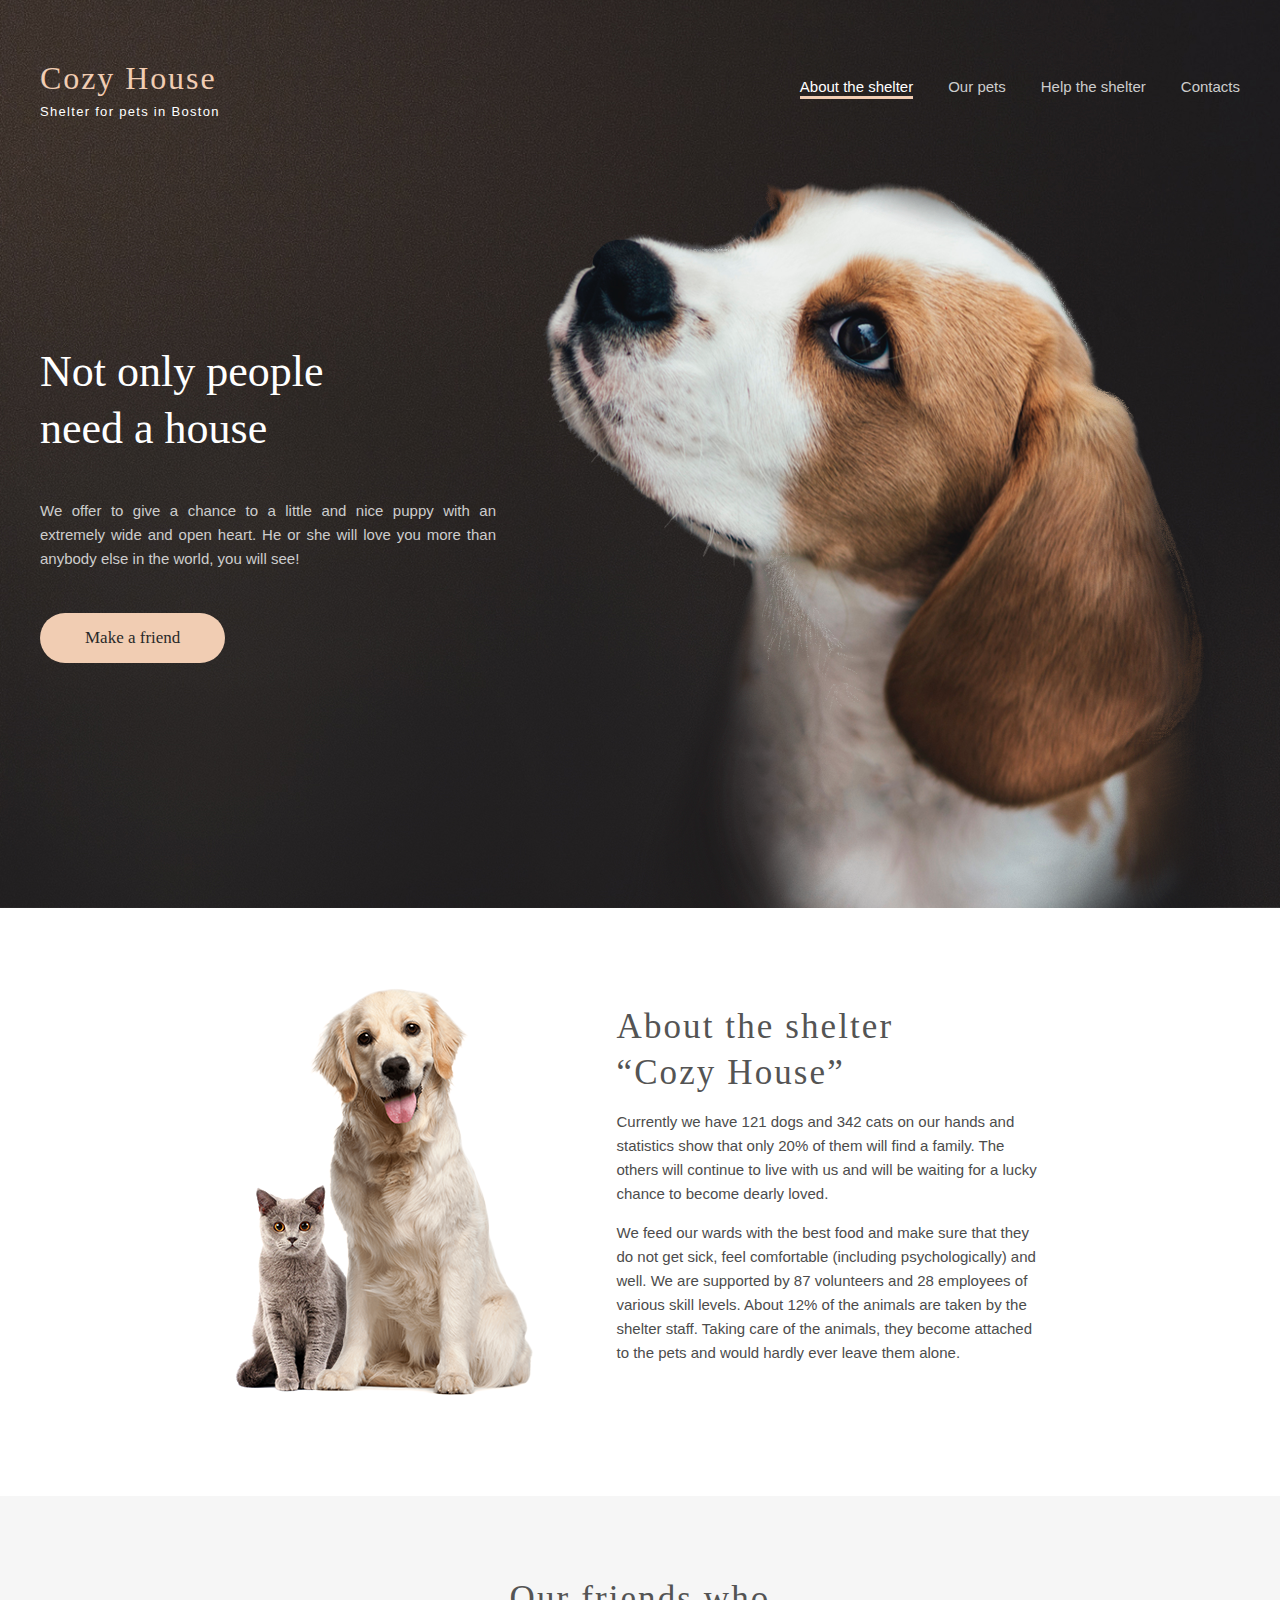
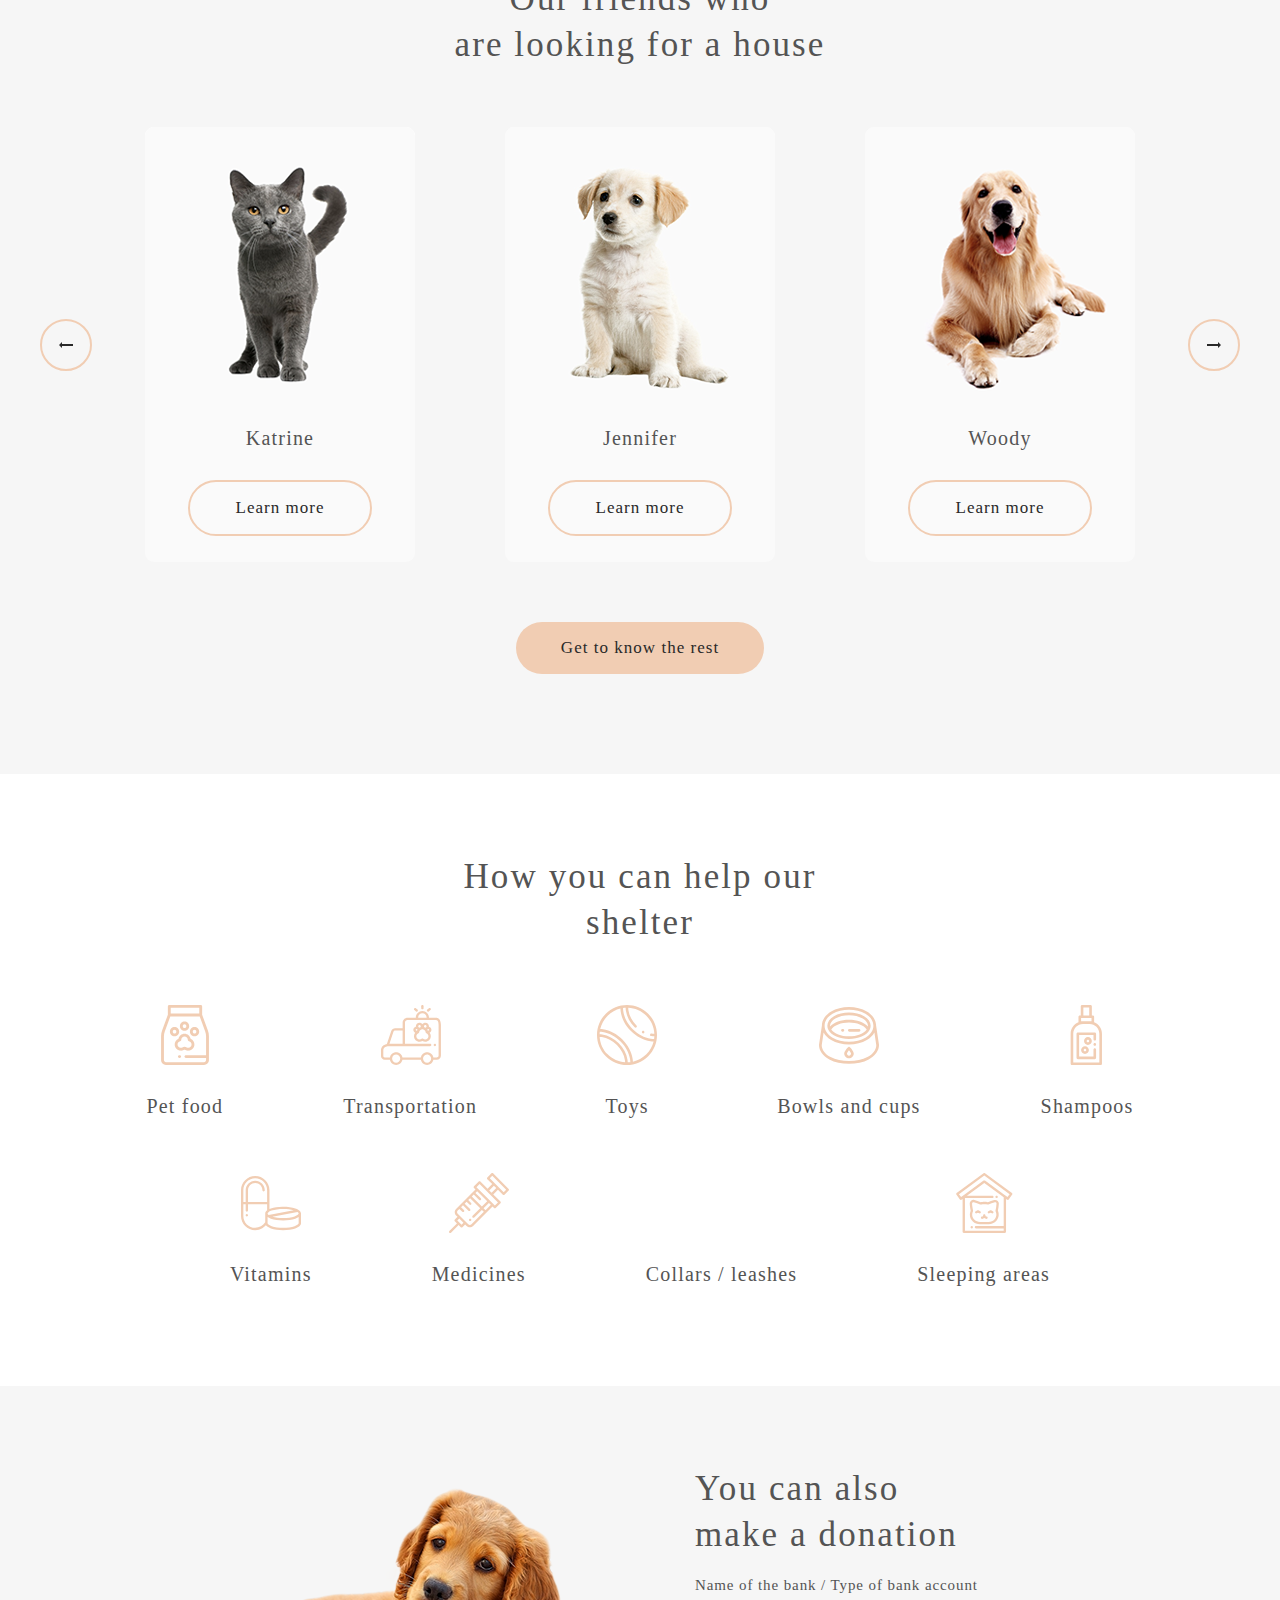
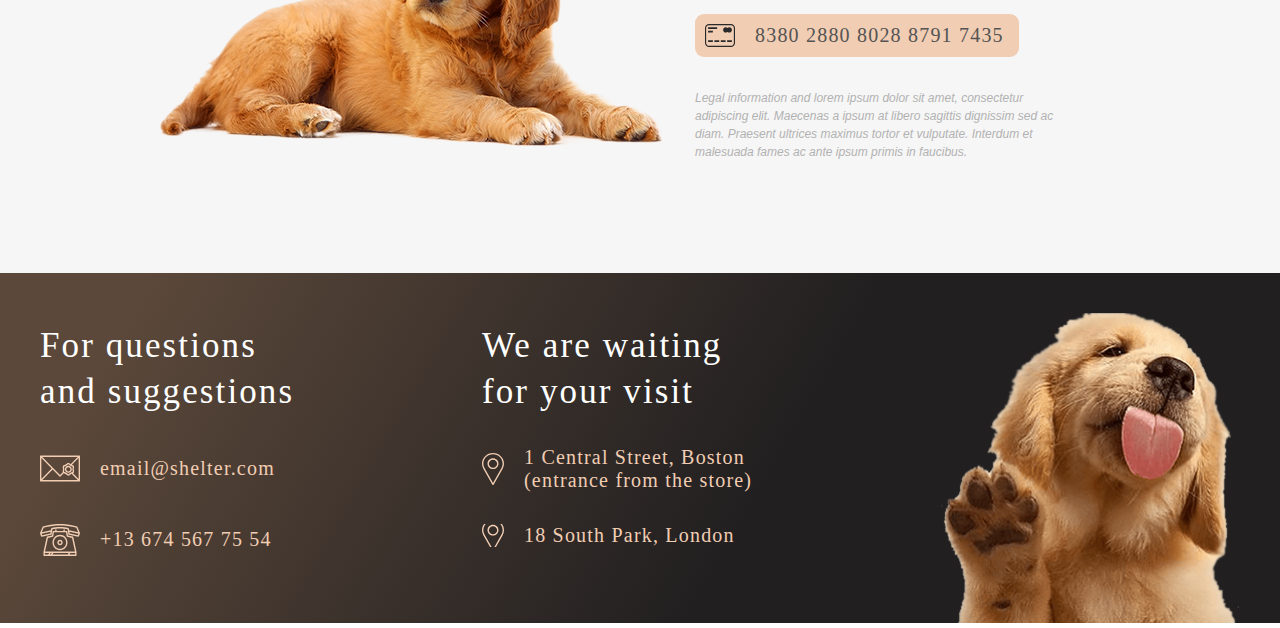
==== index.html @ 6a58a3c1 "feat: added ourPets page" ====
<!DOCTYPE html>
<html lang="en">
    <head>
        <meta charset="UTF-8" />
        <meta name="viewport" content="width=device-width, initial-scale=1.0" />
        <meta
        name="keywords"
        content="pets, shelter, dogs, help"
        />
        <link rel="preconnect" href="https://fonts.googleapis.com" />
        <link rel="preconnect" href="https://fonts.gstatic.com" crossorigin />
        <link
          href="https://fonts.googleapis.com/css2?family=Oswald:wght@300;400;500;700&display=optional"
          rel="stylesheet"
        />
        <link rel="stylesheet" href="./style/normalize.css"/>
        <link rel="stylesheet" href="./style/style.css" />
        <title>Cozy House Shelter</title>
    </head>
    <body>
        <section class="start-screen">
            <header class="wrapper header">
                <div class="shelter-logo">
                    <h1><a href='#'>Cozy House</a></h1>
                    <span>Shelter for pets in Boston</span>
                </div>
                <nav class="navigation">
                    <ul class="nav-list">
                        <li><a class="active" href="">About the shelter</a></li>
                        <li><a href="./ourPets.html">Our pets</a></li>
                        <li><a href="#help-the-shelter">Help the shelter</a></li>
                        <li><a href="#footer">Contacts</a></li>
                    </ul>
                </nav>
            </header>
            <div class="start-screen-content wrapper">
                <div class="start-screen-content-text">
                    <h2>Not only people need a house</h2>
                    <p>We offer to give a chance to a little and nice puppy with an extremely wide and open heart. He or she will love you more than anybody else in the world, you will see!</p>
                    <a href="#our-friends">Make a friend</a>
                </div>            
                <img src="./assets/img/start-screen-puppy.png" alt="dog">       
            </div>
        </section>
        <section class="about-shelter">
            <div class="wrapper">
                <div class="about-shelter-content">
                    <img src="./assets/img/about-pets.png" alt="grown-cat-and-dog">
                    <div class="about-shelter-text">
                        <h3>About the shelter<br> “Cozy House”</h3>
                        <p>Currently we have 121 dogs and 342 cats on our hands and statistics show that only 20% of them will find a family. The others will continue to live with us and will be waiting for a lucky chance to become dearly loved.</p>
                        <p>We feed our wards with the best food and make sure that they do not get sick, feel comfortable (including psychologically) and well. We are supported by 87 volunteers and 28 employees of various skill levels. About 12% of the animals are taken by the shelter staff. Taking care of the animals, they become attached to the pets and would hardly ever leave them alone.</p>
                    </div>
                </div>
            </div>
        </section>
        <section class="our-friends">
            <div class="wrapper">
                <h3>Our friends who<br> are looking for a house</h3>
                <div class="our-friends-slider">
                    <button class="our-friends-slider-button btn-left"><img src="./assets/img/Arrow.svg"></button>
                    <div class="our-friends-cards">
                        <div class="our-friends-individual-card">
                            <img src="./assets/img/pets-katrine.png" alt="Katherine the cat">
                            <span class="pet-name">Katrine</span>
                            <button type="button">Learn more</button>
                        </div>
                        <div class="our-friends-individual-card">
                            <img src="./assets/img/pets-jennifer.png" alt="Jennifer the dog">
                            <span class="pet-name">Jennifer</span>
                            <button type="button">Learn more</button>
                        </div>
                        <div class="our-friends-individual-card">
                            <img src="./assets/img/pets-woody.png" alt="Woody the dog">
                            <span class="pet-name">Woody</span>
                            <button type="button">Learn more</button>
                        </div>
                    </div>                    
                    <button class="our-friends-slider-button btn-right"><img src="./assets/img/Arrow.svg"></button>
                </div>
                <a class="our-friends-get-the-pet" href="ourpets">Get to know the rest</a>
            </div>
        </section>
        <section id="help-the-shelter" class="help-the-shelter">
            <div class="wrapper">
                <h3>How you can help our shelter</h3>
                <div class="help-icons">
                    <ul class="help-icons-list">
                        <li class="help-icons-element food">Pet food</li>
                        <li class="help-icons-element transportation">Transportation</li>
                        <li class="help-icons-element toys">Toys</li>
                        <li class="help-icons-element bowls">Bowls and cups</li>
                        <li class="help-icons-element shampoos">Shampoos</li>                
                        <li class="help-icons-element vitamins">Vitamins</li>
                        <li class="help-icons-element medicine">Medicines</li>
                        <li class="help-icons-element collar">Collars / leashes</li>
                        <li class="help-icons-element sleep">Sleeping areas</li>                    
                    </ul>             
                </div>
            </div>
        </section>  
        <section class="in-addition">
            <div class="wrapper">   
                <div class="in-addition-content">            
                    <div class="in-addition-content-pic">
                        <img src="./assets/img/donation-dog.png" alt="cute puppy asks for your donation">
                    </div>
                    <div class="in-addition-content-text">
                        <h3>You can also <br> make a donation</h3>
                        <h5 class="name-of-the-bank">Name of the bank / Type of bank account</h5>
                        <div class="card-number"><a href='#'>8380 2880 8028 8791 7435</a></div>
                        <p class="legal-info">Legal information and lorem ipsum dolor sit amet, consectetur adipiscing elit. Maecenas a ipsum at libero sagittis dignissim sed ac diam. Praesent ultrices maximus tortor et vulputate. Interdum et malesuada fames ac ante ipsum primis in faucibus.</p>
                    </div>
                </div>
            </div>
        </section>
        <footer id="footer" class="footer">
            <div class="wrapper">
                <div class="footer-info">
                    <div class="footer-contacts">
                        <h3>For questions and suggestions</h3>
                        <a class="mail" href="mailto:email@shelter.com">email@shelter.com</a>
                        <a class='phone' href="tel:+136745677554">+13 674 567 75 54</a>
                    </div>
                    <div class="footer-address">
                        <h3>We are waiting for your visit</h3>
                        <address class="boston"><a target='_blank' href="https://goo.gl/maps/PH9zCNVb9efwxUCL9">1 Central Street, Boston (entrance from the store)</a></address>
                        <address class="london"><a target='_blank' href="https://goo.gl/maps/BvtojyQHC27VsRuR6">18 South Park, London</a></address>
                    </div>
                    <div class="footer-image">
                        <img src="./assets/img/footer-puppy.png" alt="puppy giving his leg">
                    </div>
                </div>
            </div>
        </footer> 
    </body>
</html>
---- style/style.css ----
* {
  box-sizing: border-box; 
}

ul, ol {
  list-style: none;
  padding: 0; 
}

a {
  text-decoration: none; 
}

h1, h2, h3, h4, h5, h6 {
  padding: 0;
  margin: 0; 
}

@font-face {
  font-family: 'Arial';
  src: url("../../assets/fonts/arial/arial-regular.ttf") format("truetype");
  font-weight: 400;
  font-style: normal; 
}

@font-face {
  font-family: 'Arial';
  src: url("../../assets/fonts/arial/arial-italic.ttf") format("truetype");
  font-weight: 400;
  font-style: italic; 
}

@font-face {
  font-family: 'Georgia';
  src: url("../../assets/fonts/georgia/georgia-regular.ttf") format("truetype");
  font-weight: 400;
  font-style: normal; 
}


.wrapper {
  color: white;
  font-family: Arial, sans-serif;
  width: 1200px;
  margin: 0 auto; }

.start-screen {
  background: url("../assets/img/start-screen-background.jpg"), linear-gradient(120deg, #5B483A 10%, #211F20 60%);
  background-size: cover;
  padding-top: 60px; 
}
  
.start-screen .header {
  height: 60px;
  display: flex;
  justify-content: space-between;
}
    
.start-screen .header .shelter-logo {
  display: flex;
  flex-direction: column;
  justify-content: space-between; 
}
      
.start-screen .header .shelter-logo h1 a {
  font-family: Georgia, serif;
  color: #F1CDB3;
  font-size: 32px;
  letter-spacing: 0.06em;
  font-weight: 400; 
}
      
.start-screen .header .shelter-logo span {
  font-family: Arial, sans-serif;
  font-size: 13px;
  letter-spacing: 0.1em;
  font-weight: 400; 
}
    
.start-screen .header .nav-list {
  display: flex;
  font-size: 15px;
  line-height: 24px; 
}
      
.start-screen .header .nav-list li {
  margin-left: 35px; 
}
        
.start-screen .header .nav-list li a {
  color: #CDCDCD; 
}
          
.start-screen .header .nav-list li a:hover {
  cursor: pointer;
  color: white; 
}
        
.start-screen .header .nav-list li .active {
  position: relative;
  color: white;
  padding-bottom: 4px; 
}
          
.start-screen .header .nav-list li .active::after {
  content: '';
  position: absolute;
  width: 100%;
  bottom: 0;
  left: 0;
  height: 3px;
  background-color: #F1CDB3; 
}

.start-screen-content {
  display: flex;
  justify-content: space-between;
  margin-top: 60px;
  user-select: none; 
}

.start-screen-content-text {
  max-width: 38%;
  margin-top: 163px; 
}

.start-screen-content-text h2 {
  font-family: Georgia, serif;
  font-weight: 400;
  font-size: 44px;
  line-height: 1.3;
  max-width: 80%; 
}

.start-screen-content-text p {
  text-align: justify;
  margin: 42px 0px;
  color: #CDCDCD;
  font-size: 15px;
  line-height: 24px;
}

.start-screen-content-text a {
  display: inline-block;
  border-radius: 100px;
  padding: 15px 45px;
  font-size: 17px;
  font-family: Georgia, serif;
  color: #292929;
  background-color: #F1CDB3;
  transition: .2s;
}
.start-screen-content-text a:hover {
  cursor: pointer;
  background-color: #FDDCC4;
}

.about-shelter {
  margin-top: 80px;
  display: -webkit-box;
  display: -ms-flexbox;
  display: flex;
  width: 70%;
  margin: 80px auto 100px auto;
  -webkit-column-gap: 120px;
  column-gap: 120px;
  -webkit-box-pack: center;
  -ms-flex-pack: center;
  justify-content: center;
  color:#545454
}

.about-shelter-content{
  display: flex;
  justify-content: space-around;
}

.about-shelter-text {
  -ms-flex-item-align: center;
  -ms-grid-row-align: center;
  align-self: center;
  font-family: Arial, sans-serif;
  font-size: 15px;
  line-height: 1.6;
  color: #4C4C4C;
  width: 430px;
}

.about-shelter-text h3 {
  font-size: 35px;
  line-height: 1.3;
  font-family: Georgia, serif;
  font-weight: 400;
  letter-spacing: .06em;
  color:#545454
}

.our-friends {
  background-color: #F6F6F6; 
}

.our-friends .wrapper {
  color: #545454;
  display: flex;
  flex-direction: column;
  align-items: center; 
}

.our-friends .wrapper h3 {
  width: 50%;
  text-align: center;
  margin: 0 auto;
  padding-top: 80px;
  padding-bottom: 60px;
  font-size: 35px;
  line-height: 1.3;
  font-family: Georgia, serif;
  font-weight: 400;
  letter-spacing: .06em;
  color: #545454; 
}

.our-friends .wrapper .our-friends-slider {
  width: 100%;
  display: flex;
  justify-content: space-between;
  align-items: center; 
}
      
.our-friends .wrapper .our-friends-cards {
  display: flex;
  width: 82.5%;
  justify-content: center;
  column-gap: 90px; 
}
        
.our-friends .wrapper .our-friends-individual-card {
  width: 270px;
  border-radius: 9px;
  height: 435px;
  background-color: #FAFAFA;
  font-family: Georgia, serif;
  display: flex;
  flex-direction: column;
  align-items: center;
  transition: .2s; 
}
          
.our-friends .wrapper .our-friends-individual-card:hover {
  cursor: pointer;
  background-color: #FFFFFF; 
}
            
.our-friends .wrapper .our-friends-individual-card:hover button {
  border-color: #F1CDB3;
}
          
.our-friends .wrapper .our-friends-individual-card img {
  margin-bottom: 30px; 
}
          
.our-friends .wrapper .our-friends-individual-card .pet-name {
  margin-bottom: 30px;
  font-size: 20px;
  letter-spacing: .06em;
  line-height: 1.13; 
}
          
.our-friends .wrapper .our-friends-individual-card button {
  color: #292929;
  padding: 15px 45px;
  border-radius: 100px;
  border: 2px solid #F1CDB3;
  background-color: transparent;
  transition: .2s;
  font-size: 17px;
  font-weight: 400;
  letter-spacing: .06em;
  line-height: 1.3; 
}
            
.our-friends .wrapper .our-friends-individual-card button:hover {
  cursor: pointer;
  border-color: #FDDCC4;
  background-color: #FDDCC4; 
}
      
.our-friends .wrapper .our-friends-slider-button {
  border: 2px solid #F1CDB3;
  border-radius: 50%;
  width: 52px;
  height: 52px;
  background-color: transparent;
  transition: .1s;
  display: flex;
  justify-content: center;
  align-items: center; 
}
        
.our-friends .wrapper .our-friends-slider-button:hover {
  cursor: pointer;
  background-color: #FDDCC4;
  border-color: transparent; 
}

.btn-right{
  transform: rotate(-180deg);
}
    
.our-friends .wrapper .our-friends-get-the-pet {
  margin: 60px 0 100px 0;
  padding: 15px 45px;
  border: none;
  border-radius: 100px;
  background-color: #F1CDB3;
  font-size: 17px;
  font-family: Georgia, serif;
  line-height: 1.3;
  letter-spacing: .06em;
  color: #292929;
  transition: .2s; 
}
      
.our-friends .wrapper .our-friends-get-the-pet:hover {
  cursor: pointer;
  background-color: #FDDCC4; 
}
      
.our-friends .wrapper .our-friends-get-the-pet a {
  color: inherit; 
}


.help-the-shelter {
  background-color: #FFFFFF;
  padding-bottom: 100px; 
}
  
.help-the-shelter .wrapper {
  color: #545454; 
}
    
.help-the-shelter .wrapper h3 {
  font-size: 35px;
  line-height: 1.3;
  font-family: Georgia, serif;
  font-weight: 400;
  letter-spacing: .06em;
  color: #545454;
  width: 30%;
  margin: 80px auto 60px auto;
  text-align: center; 
}
    
.help-the-shelter .wrapper .help-icons {
  width: 100%; 
}
      
.help-the-shelter .wrapper .help-icons-list {
  margin: 0 auto;
  width: 85.8%;
  display: flex;
  column-gap: 120px;
  justify-content: center;
  flex-wrap: wrap;
  row-gap: 55px; 
}
      
.help-the-shelter .wrapper .help-icons-element {
  height: 113px;
  display: flex;
  justify-content: center;
  align-items: flex-end;
  font-size: 20px;
  line-height: 23px;
  letter-spacing: .06em;
  font-family: Georgia, serif;
  font-weight: 400; 
}

.help-the-shelter .wrapper .help-icons .food {
  background: url("../assets/img/icon-pet-food.svg") no-repeat top center; 
}
      
.help-the-shelter .wrapper .help-icons .transportation {
  background: url("../assets/img/icon-transportation.svg") no-repeat top center; 
}

.help-the-shelter .wrapper .help-icons .toys {
  width: 60px;
  background: url("../assets/img/icon-toys.svg") no-repeat top center; 
}

.help-the-shelter .wrapper .help-icons .bowls {
  background: url("../assets/img/icon-bowls-and-cups.svg") no-repeat top center; 
}
      
.help-the-shelter .wrapper .help-icons .shampoos {
  background: url("../assets/img/icon-shampoos.svg") no-repeat top center; 
}
      
.help-the-shelter .wrapper .help-icons .vitamins {
  background: url("../assets/img/icon-vitamins.svg") no-repeat top center; 
}

.help-the-shelter .wrapper .help-icons .medicine {
  background: url("../assets/img/icon-medicines.svg") no-repeat top center; 
}

.help-the-shelter .wrapper .hhelp-icons .collar {
  background: url("../assets/img/icon-collars-leashes.svg") no-repeat top center; 
}
    
.help-the-shelter .wrapper .help-icons .sleep {
  background: url("../assets/img/icon-sleeping-area.svg") no-repeat top center; 
}


.in-addition {
  background-color: #F6F6F6; 
}
  
.in-addition .wrapper {
  display: flex;
  justify-content: center;
  align-items: center; 
}
  
.in-addition-content {
  width: 80%;
  display: flex;
  padding-top: 80px;
  padding-bottom: 100px;
  align-items: center; 
}
    
.in-addition-content-text {
  margin: 0 30px 0 30px;
  width: 40%;
}
      
.in-addition-content-text h3 {
  font-size: 35px;
  line-height: 1.3;
  font-family: Georgia, serif;
  font-weight: 400;
  letter-spacing: .06em;
  color: #545454;
  margin-bottom: 20px; 
}

.in-addition-content-text .name-of-the-bank {
  font-size: 15px;
  letter-spacing: .06em;
  font-family: Georgia, serif;
  font-weight: 400;
  color: #545454;
  margin-bottom: 20px; 
}

.in-addition-content-text .card-number {
  display: inline-block;
  padding: 10px 15px 10px 60px;
  border-radius: 9px;
  margin-bottom: 20px;
  background: url("../assets/img/credit-card.svg") no-repeat left 10px center, #F1CDB3; 
}
        
.in-addition-content-text .card-number a {
  font-family: Georgia, serif;
  font-weight: 400;
  font-size: 20px;
  line-height: 23px;
  letter-spacing: .06em;
  color: #545454;
  text-decoration: none; 
}

.in-addition-content-text p {
  font-size: 12px;
  color: #b2b2b2;
  font-style: italic;
  line-height: 18px;
}
  

.footer {
  background: linear-gradient(120deg, #5B483A 10%, #211F20 60%);
  padding-top: 40px; 
}
  
.footer-info {
  display: flex;
  justify-content: space-between;
  font-family: Georgia, serif; 
}
   
.footer-contacts {
  display: flex;
  flex-direction: column;
  max-width: 23.5%;
  padding-top: 10px; 
}
      
.footer-contacts h3 {
  font-size: 35px;
  line-height: 1.3;
  font-family: Georgia, serif;
  font-weight: 400;
  letter-spacing: .06em;
  color: #545454;
  color: #FFFFFF;
  margin-bottom: 40px; 
}

.footer-contacts .mail {
  padding-left: 60px;
  padding-top: 3px;
  padding-bottom: 3px;
  font-family: Georgia, serif;
  font-size: 20px;
  line-height: 23px;
  letter-spacing: .06em;
  color: #F1CDB3;
  text-decoration: none;
  font-weight: 400;
  margin-bottom: 40px;
  background: url("../assets/img/icon-email.svg") no-repeat left center; 
}
      
.footer-contacts .phone {
  padding: 5px 0px 5px 60px;
  font-family: Georgia, serif;
  font-size: 20px;
  line-height: 23px;
  letter-spacing: .06em;
  color: #F1CDB3;
  text-decoration: none;
  font-weight: 400;
  background: url("../assets/img/icon-phone.svg") no-repeat left center; 
  
}

.footer-contacts .mail:hover, .footer-contacts .phone:hover {
  text-decoration: underline; 
}

.footer-address {
  display: flex;
  padding-top: 10px;    
  flex-direction: column;
  margin-left: 160px;
  font-family: Georgia, serif;
  font-size: 20px;
  line-height: 23px;
  letter-spacing: .06em;
  color: #F1CDB3; 
}

.footer-address h3 {
  font-size: 35px;
  line-height: 1.3;
  font-family: Georgia, serif;
  font-weight: 400;
  letter-spacing: .06em;
  color: #545454;
  color: #FFFFFF; 
}

.footer-address .boston, .footer-address .london {
  font-style: normal;
  margin-top:32px
}

.footer-address .boston a, .footer-address .london a {
  display: inline-block;
  color: inherit;
  text-decoration: none;
  background: url("../assets/img/icon-marker.svg") no-repeat left center;
  padding-left: 42px;
  text-align:left
}

.footer-address .boston a:hover, .footer-address .london a:hover {
  text-decoration:underline
}

.footer-address .ondon a {
  padding-top: 5px;
  padding-bottom:5px
}

.footer-image {
  margin-left: 160px;
  max-height: 310px
}
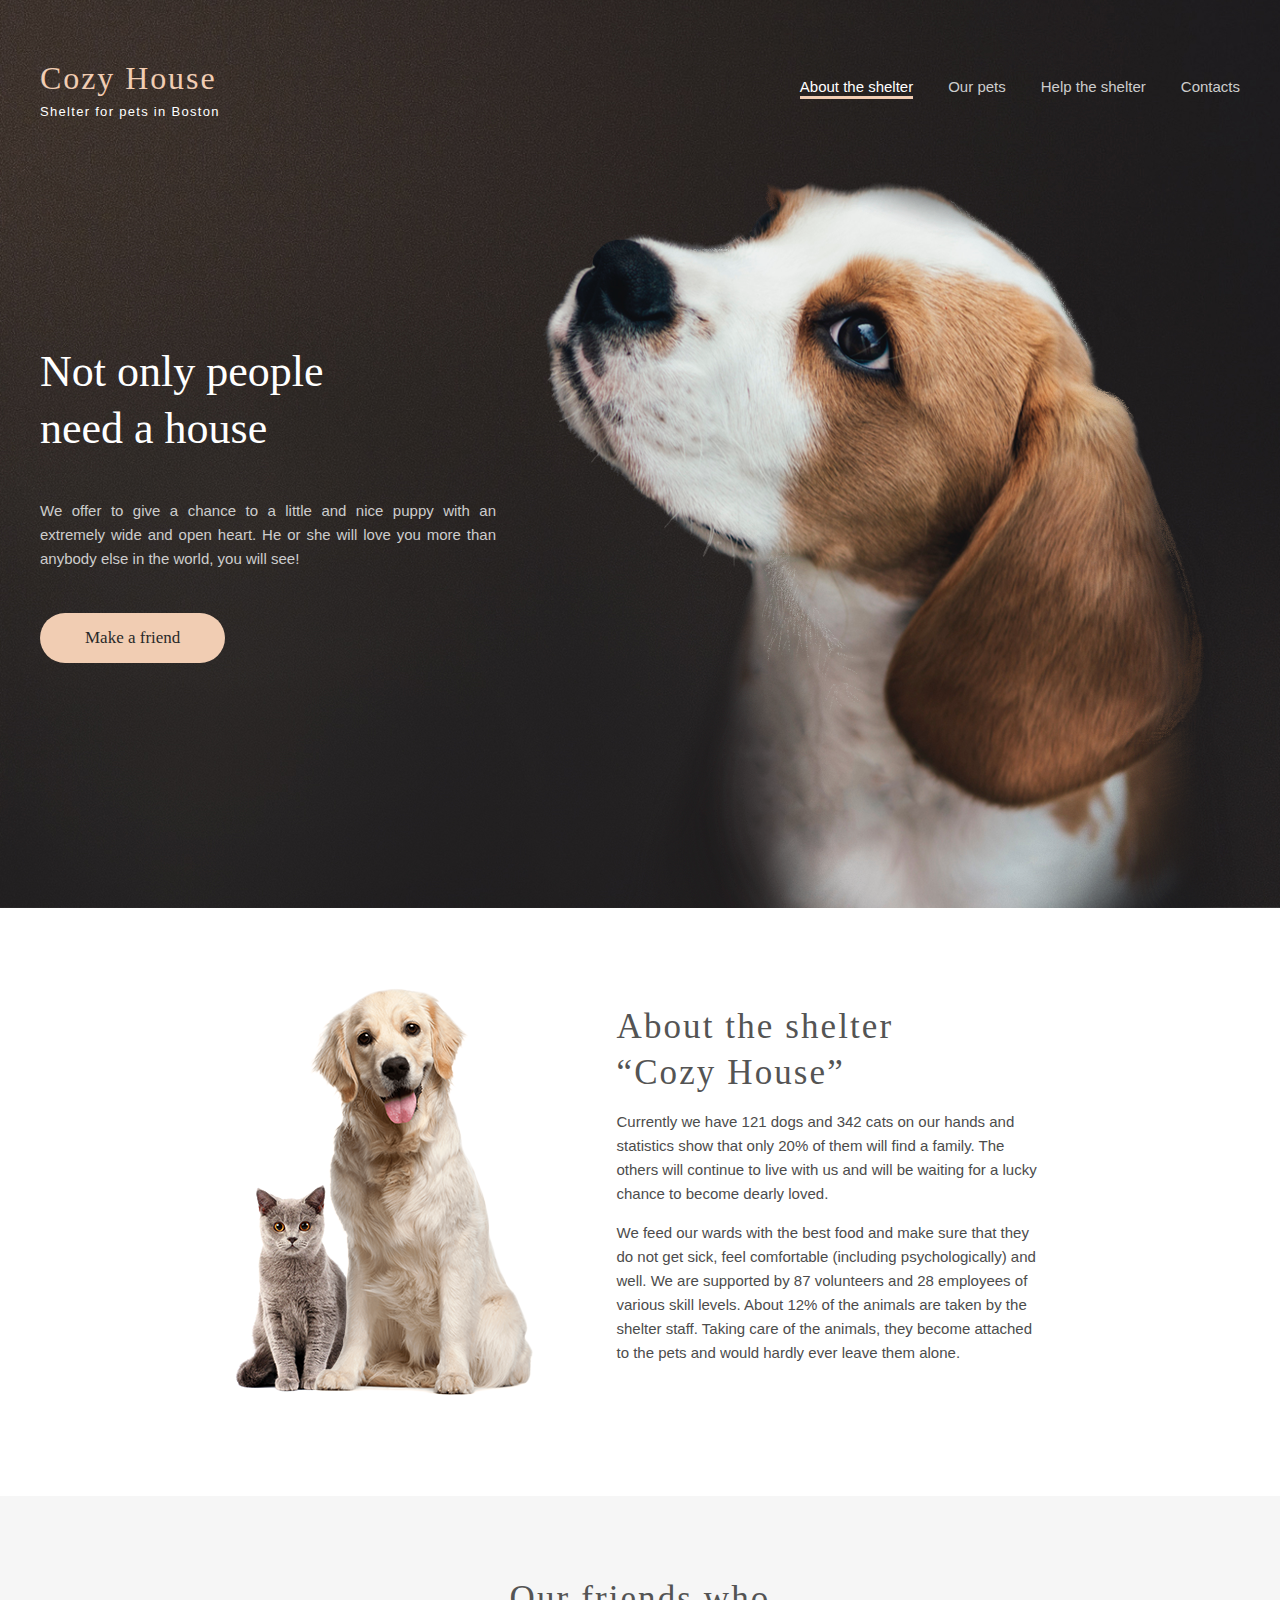
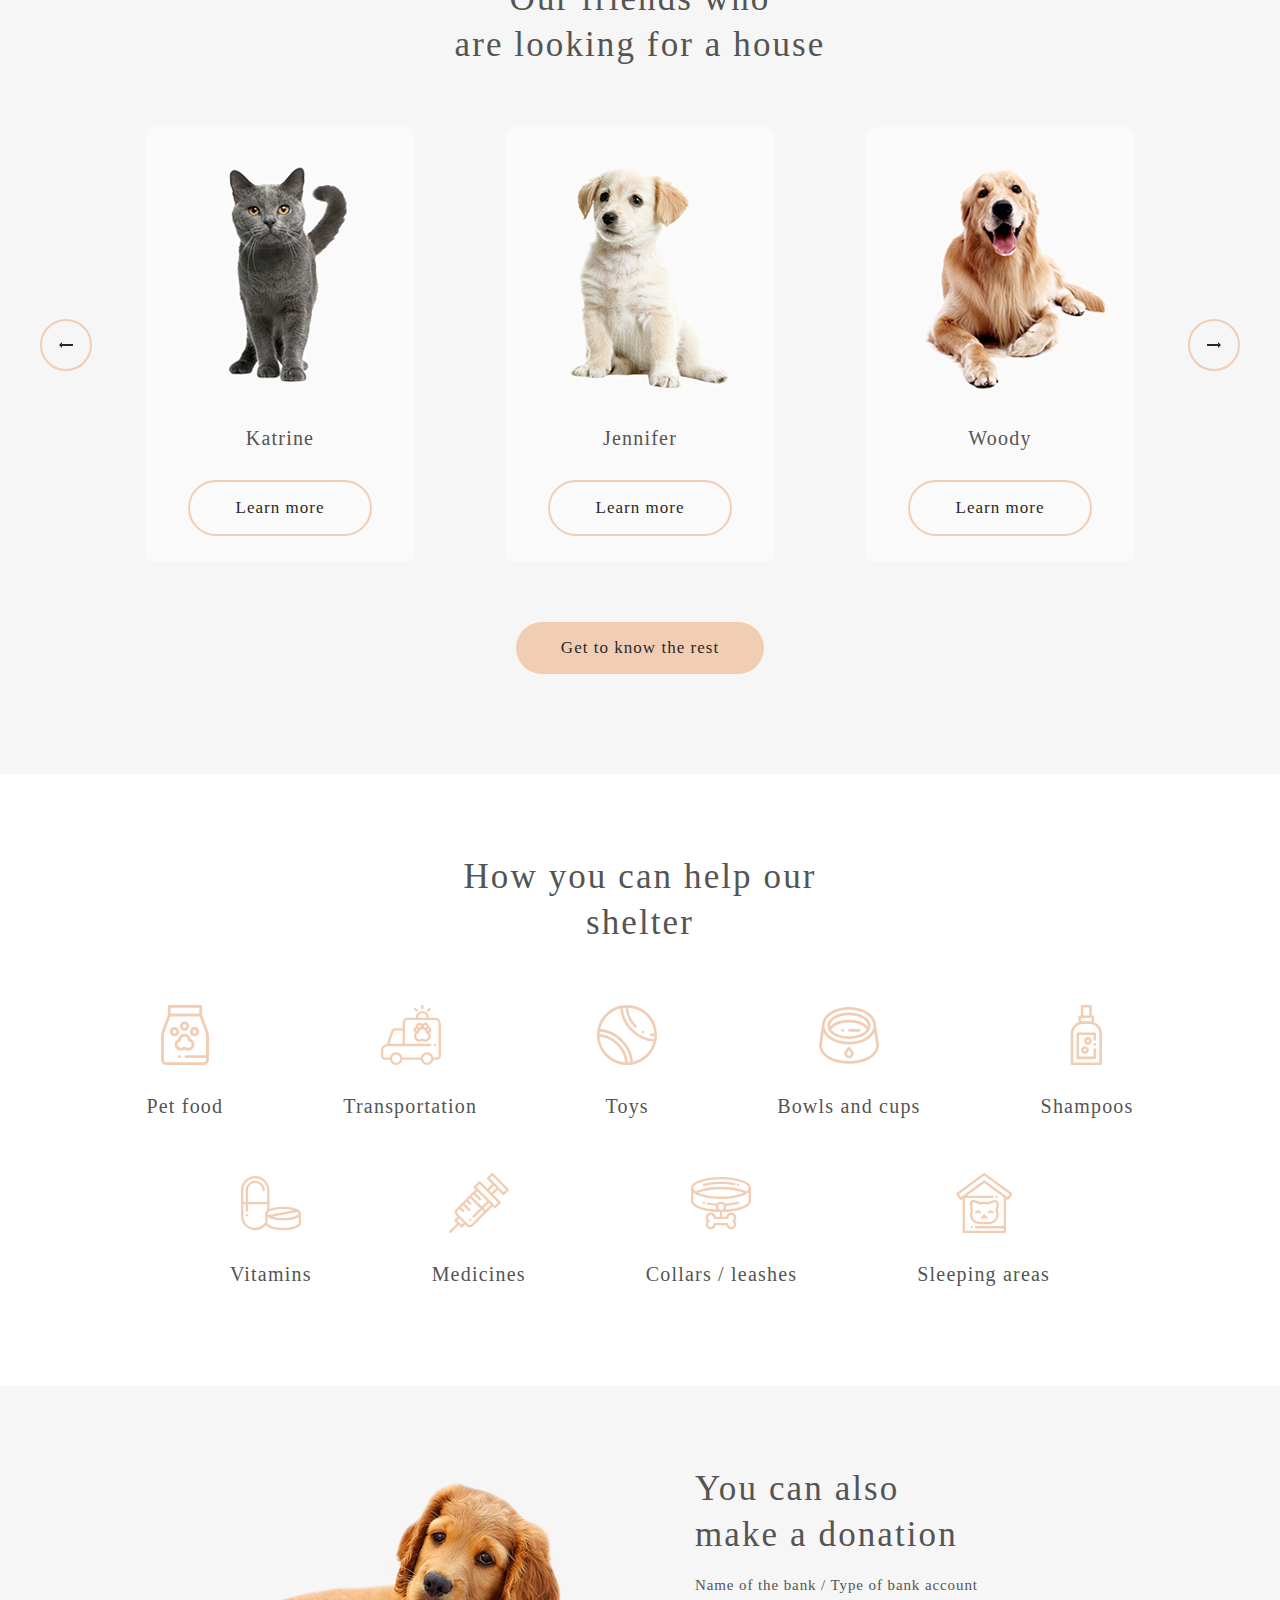
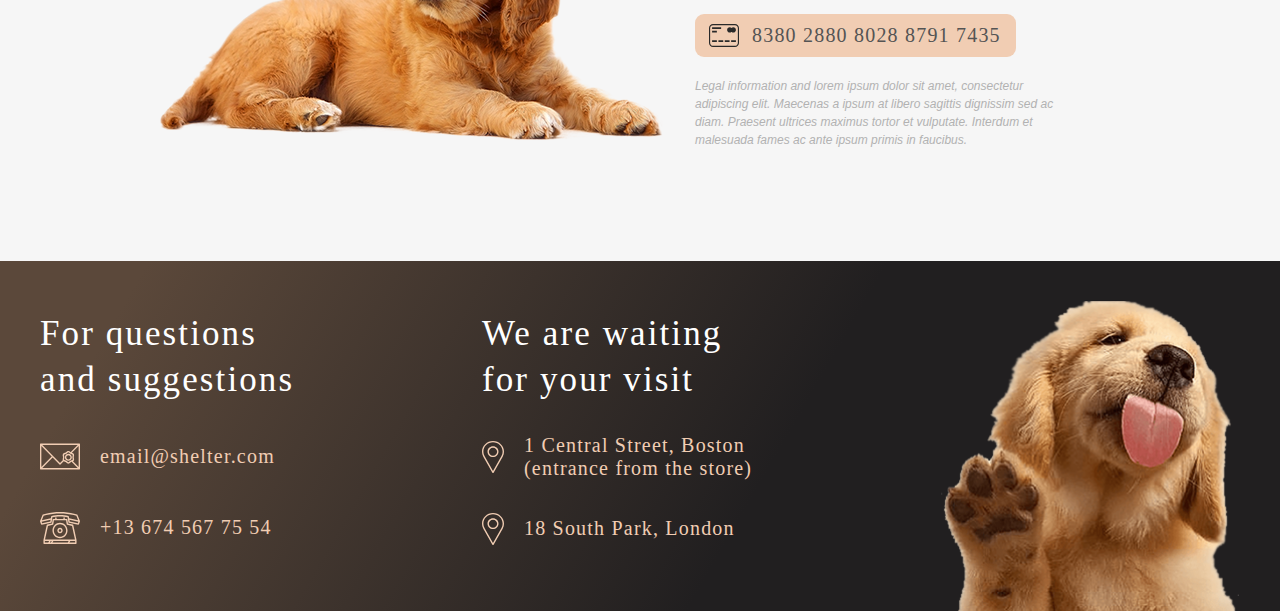
==== commit c766e7e8: "feat: addet table versions for both pages and mobile for main one" ====
--- a/index.html
+++ b/index.html
@@ -18,12 +18,14 @@
         <title>Cozy House Shelter</title>
     </head>
     <body>
+        <div class="overlay"></div>
         <section class="start-screen">
             <header class="wrapper header">
                 <div class="shelter-logo">
                     <h1><a href='#'>Cozy House</a></h1>
                     <span>Shelter for pets in Boston</span>
                 </div>
+                <div class="burger-menu"></div>
                 <nav class="navigation">
                     <ul class="nav-list">
                         <li><a class="active" href="">About the shelter</a></li>
@@ -39,7 +41,7 @@
                     <p>We offer to give a chance to a little and nice puppy with an extremely wide and open heart. He or she will love you more than anybody else in the world, you will see!</p>
                     <a href="#our-friends">Make a friend</a>
                 </div>            
-                <img src="./assets/img/start-screen-puppy.png" alt="dog">       
+                <img class ="start-logo-puppy" src="./assets/img/start-screen-puppy.png" alt="dog">       
             </div>
         </section>
         <section class="about-shelter">
@@ -54,7 +56,7 @@
                 </div>
             </div>
         </section>
-        <section class="our-friends">
+        <section id="our-friends" class="our-friends">
             <div class="wrapper">
                 <h3>Our friends who<br> are looking for a house</h3>
                 <div class="our-friends-slider">
@@ -65,12 +67,12 @@
                             <span class="pet-name">Katrine</span>
                             <button type="button">Learn more</button>
                         </div>
-                        <div class="our-friends-individual-card">
+                        <div class="our-friends-individual-card phone-hidden">
                             <img src="./assets/img/pets-jennifer.png" alt="Jennifer the dog">
                             <span class="pet-name">Jennifer</span>
                             <button type="button">Learn more</button>
                         </div>
-                        <div class="our-friends-individual-card">
+                        <div class="our-friends-individual-card tablet-hidden phone-hidden">
                             <img src="./assets/img/pets-woody.png" alt="Woody the dog">
                             <span class="pet-name">Woody</span>
                             <button type="button">Learn more</button>
@@ -78,7 +80,7 @@
                     </div>                    
                     <button class="our-friends-slider-button btn-right"><img src="./assets/img/Arrow.svg"></button>
                 </div>
-                <a class="our-friends-get-the-pet" href="ourpets">Get to know the rest</a>
+                <a class="our-friends-get-the-pet" href="./ourPets.html">Get to know the rest</a>
             </div>
         </section>
         <section id="help-the-shelter" class="help-the-shelter">
@@ -132,6 +134,6 @@
                     </div>
                 </div>
             </div>
-        </footer> 
+        </footer>
     </body>
 </html>--- a/style/style.css
+++ b/style/style.css
@@ -42,7 +42,19 @@
   color: white;
   font-family: Arial, sans-serif;
   width: 1200px;
-  margin: 0 auto; }
+  margin: 0 auto; 
+}
+
+.overlay {
+  transition: .2s;
+}
+
+.overlay.active {
+  position: fixed;
+  width: 100vw;
+  height: 100vh;
+  background-color: rgba(41, 41, 41, 0.6);
+}
 
 .start-screen {
   background: url("../assets/img/start-screen-background.jpg"), linear-gradient(120deg, #5B483A 10%, #211F20 60%);
@@ -75,6 +87,10 @@
   font-size: 13px;
   letter-spacing: 0.1em;
   font-weight: 400; 
+}
+
+.start-screen .header .burger-menu {
+  display: none;
 }
     
 .start-screen .header .nav-list {
@@ -253,6 +269,9 @@
             
 .our-friends .wrapper .our-friends-individual-card:hover button {
   border-color: #F1CDB3;
+  cursor: pointer;
+  /*border-color: #FDDCC4;*/
+  background-color: #FDDCC4;
 }
           
 .our-friends .wrapper .our-friends-individual-card img {
@@ -407,7 +426,7 @@
   background: url("../assets/img/icon-medicines.svg") no-repeat top center; 
 }
 
-.help-the-shelter .wrapper .hhelp-icons .collar {
+.help-the-shelter .wrapper .help-icons .collar {
   background: url("../assets/img/icon-collars-leashes.svg") no-repeat top center; 
 }
     
@@ -459,21 +478,21 @@
 }
 
 .in-addition-content-text .card-number {
-  display: inline-block;
-  padding: 10px 15px 10px 60px;
-  border-radius: 9px;
   margin-bottom: 20px;
-  background: url("../assets/img/credit-card.svg") no-repeat left 10px center, #F1CDB3; 
 }
         
 .in-addition-content-text .card-number a {
+  display: inline-block;
   font-family: Georgia, serif;
   font-weight: 400;
   font-size: 20px;
   line-height: 23px;
   letter-spacing: .06em;
   color: #545454;
-  text-decoration: none; 
+  text-decoration: none;
+  padding: 10px 15px 10px 57px;
+  border-radius: 9px;
+  background: url("../assets/img/credit-card.svg") no-repeat left 14px center, #F1CDB3;
 }
 
 .in-addition-content-text p {
@@ -578,14 +597,14 @@
   text-decoration: none;
   background: url("../assets/img/icon-marker.svg") no-repeat left center;
   padding-left: 42px;
-  text-align:left
+  text-align: left;
 }
 
 .footer-address .boston a:hover, .footer-address .london a:hover {
-  text-decoration:underline
-}
-
-.footer-address .ondon a {
+  text-decoration: underline;
+}
+
+.footer-address .london a {
   padding-top: 5px;
   padding-bottom:5px
 }
@@ -593,4 +612,558 @@
 .footer-image {
   margin-left: 160px;
   max-height: 310px
-}+}
+
+
+@media screen and (max-width: 1279px) {
+  .wrapper {
+    width: 90%;
+  }
+
+  .start-screen {
+    padding-top: 0;
+  }
+  
+  .header {
+    justify-content: space-around;
+  }
+  
+  .start-screen-content .wrapper {
+    flex-direction: column;
+    flex-wrap: wrap;
+  }
+  
+  .about-shelter-content {
+    flex-direction: column;
+    justify-content: center;
+  }
+
+  .about-shelter-text {
+    order: -1;
+    padding-top: 25px;
+    padding-bottom: 80px;
+  }
+  
+  .our-friends .wrapper .our-friends-cards {
+    display: flex;
+    width: 82.5%;
+    justify-content: center;
+    column-gap: 40px;
+  }
+  
+  .in-addition-content {
+    flex-direction: column;
+  }
+  
+  .in-addition-content-text {
+    order: -1;
+  }
+ 
+  .footer-image {
+    order: 1;
+    justify-self: center;
+  }
+}
+  
+@media screen and (max-width: 900px) {
+  .start-screen {
+    padding-top: 30px;
+  }
+  
+  .shelter-logo {
+    margin-left: -10px;
+  }
+  
+  .navigation {
+    margin-right: -7px;
+  }
+  
+  .our-friends .wrapper .our-friends-individual-card.tablet-hidden {
+    display: none;
+  }
+  
+  .start-screen-content.wrapper {
+    flex-direction: column;
+    align-items: center;
+  }
+  
+  .start-screen-content-text {
+    margin-top: 0;
+    max-width: 67%;
+  }
+
+  
+  .start-screen-content-text > a {
+    margin-left: 126px;
+  }
+
+  .start-logo-puppy {
+    align-self: flex-end;
+    max-width: 80%;
+    margin-top: 110px;
+  }
+
+  .about-shelter-text {
+    padding-top: 7px;
+    margin-left: 0;
+  }
+  
+  .about-shelter-text > h3 + p {
+    margin: 25px auto;
+  }
+    
+  .about-shelter-content > img {
+    max-width: 61%;
+    margin: -13px auto 0 auto;
+  }
+    
+  .our-friends .wrapper h3 {
+    width: 60%;
+  }
+
+  /*.help-the-shelter > .wrapper{
+    width: 93%;
+  }*/
+    
+  .help-the-shelter .wrapper h3 {
+    width: 51%;
+  }
+    
+  .help-the-shelter .wrapper .help-icons-list {
+    column-gap: 70px;
+  }
+
+  .help-icons-element{
+    font-size: 18px;
+    flex: 21.5%;
+    white-space: nowrap;
+    
+  }
+    
+  .in-addition-content-text {
+    width: 70%;
+  }
+    
+  .in-addition-content {
+    padding-bottom: 97px;
+  }
+    
+  .in-addition-content-text .card-number {
+    margin-bottom: 9px;
+  }
+    
+  .in-addition-content-pic > img {
+    margin-top: 46px;
+    margin-left: 0;
+    
+  }
+
+  .footer-contacts, .footer-address {   
+    max-width: 49%;
+  }
+    
+  .footer-address {
+    margin-left: 0;
+    padding-left: 5px;
+    max-width: 40%;
+    margin-right: -12px;
+  }
+
+  .footer-info {
+    margin: 0 auto;
+    max-width: 92%;
+    flex-wrap: wrap;
+  }
+    
+  .footer {
+    padding-top: 14px;
+  }
+  
+  .footer-image {
+    margin-top: 64px;
+    flex: 1;
+  }
+}
+
+@media screen and (max-width: 767px) {
+  html {
+    max-width: 100vw;
+    overflow-x: hidden;
+  }
+
+  .wrapper{
+    width: 100%;
+  }
+
+  .start-screen .header {
+    padding-left: 20px;
+    height: auto;
+    -webkit-box-align: center;
+    -ms-flex-align: center;
+    align-items: center;
+  }
+
+  .start-screen .header .burger-menu {
+    display: block;
+    width: 30px;
+    height: 22px;
+    background: url("../assets/img/Burger.png") no-repeat center center;
+    margin-right: 53px;
+    position: relative;
+    z-index: 3;
+    transition: .5s;
+    cursor: pointer;
+  }
+
+  .start-screen .header .shelter-logo h1 a {
+    position: relative;
+    z-index: 2;
+  }
+
+  .start-screen .header .shelter-logo span {
+    position: relative;
+    z-index: 2;
+  }
+
+  .start-screen .header .nav-list {
+    flex-direction: column;
+    align-items: center;
+    row-gap: 43px;
+  }
+
+  .start-screen .header .nav-list li {
+    margin: 0;
+  }
+
+  .start-screen .header .nav-list li a {
+    font-size: 32px;
+  }
+
+  .start-screen .header .navigation {
+    position: fixed;
+    top: 0;
+    right: -110%;
+    width: 320px;
+    height: 100vh;
+    background-color: #292929;
+    display: flex;
+    justify-content: center;
+    align-items: center;
+    transition: .5s;
+    z-index: 1;
+  }
+
+  .start-screen .header .navigation {
+    position: fixed;
+    top: 0;
+    right: -110%;
+    width: 320px;
+    height: 100vh;
+    background-color: #292929;
+    display: flex;
+    justify-content: center;
+    align-items: center;
+    transition: .5s;
+    z-index: 1;
+}
+
+  /*.start-screen .header .navigation-active {
+      right: 0;
+  }
+
+  .start-screen .header .burger-menu-active {
+      position: fixed;
+      right: 0px;
+      transform: rotate(90deg);
+  }*/
+
+  .start-screen-content-text {
+    max-width: 92%;
+    text-align: center;
+  }
+
+  .start-screen-content-text p{
+    margin:42px auto;
+    width: 100%;
+    text-align: center;
+    letter-spacing: normal;
+  }
+
+  .start-screen-content-text h2 {
+    font-size: 25px;
+    line-height: 32.5px;
+    text-align: center;
+    max-width: 200px;
+    margin: 0 auto;
+    letter-spacing: .06em;
+  }
+
+  .start-screen-content-text a {
+    margin: 0 auto;
+  }
+
+  .about-shelter {
+    max-width: 100%;
+  }
+
+  .about-shelter-text>h3 {
+    padding: 0;
+    margin-top: -27px;
+    font-size: 25px;
+    line-height: 130%;
+    letter-spacing: 0.06em;
+    text-align:center;
+  }
+
+  .about-shelter-text {
+    max-width: 100%;
+    font-size: 15px;
+    text-align: justify;
+    
+  }
+
+  .about-shelter-text p {
+    margin: 0;
+    margin-top: 25px;
+    max-width: 100%;
+  }
+
+  .about-shelter-content>img{
+    max-width: 100%;
+    margin: 0;
+
+  }
+
+  .our-friends .wrapper h3{
+    font-size: 25px;
+  }
+
+  .our-friends-slider{
+    flex-wrap: wrap;
+  }
+
+  .our-friends .wrapper .our-friends-slider{
+    justify-content: space-around;
+  }
+
+  .our-friends-individual-card{
+    width: 100%;
+    
+  }
+  .our-friends .wrapper .our-friends-cards{
+    width: 100%;
+
+  }
+
+  .our-friends .wrapper .our-friends-individual-card.phone-hidden {
+    display: none;
+  }
+
+  .our-friends-slider-button.btn-left{
+    order: 2;
+    width: 50%;
+    margin-right: -50px;
+    margin-top: 20px;
+  }
+
+  .our-friends-slider-button.btn-right{
+    order: 3;
+    width: 50%;
+    margin-left: -7px;
+    margin-bottom: -19px;
+  }
+
+  .our-friends .wrapper .our-friends-get-the-pet{
+    margin-top: 43px;
+  }
+
+  .help-the-shelter {
+    padding: 42px 10px;
+  }
+
+  .help-the-shelter .wrapper h3 {
+    width: 80%;
+    font-size: 25px;
+    line-height: 32.5px;
+    margin: 0 auto;
+  }
+
+  .help-the-shelter .wrapper .help-icons-list {
+    row-gap: 29px;
+    width: 100%;
+    padding-top: 42px;
+    justify-content: space-between;
+  }
+
+  .help-the-shelter .wrapper .help-icons-element {
+    height: 88px;
+    width: 44%;
+    margin: 0 2%;
+    font-size: 15px;
+    line-height: 16.5px;
+  }
+
+  .help-the-shelter .wrapper .help-icons-list {
+    row-gap: 29px;
+    justify-content: space-between;
+  }
+
+  .help-the-shelter .wrapper .help-icons .food {
+    background-size: 50px;
+  }
+
+  .help-the-shelter .wrapper .help-icons .transportation {
+    background-size: 50px;
+  }
+
+  .help-the-shelter .wrapper .help-icons .toys {
+    background-size: 50px; 
+    width: 44%;
+  }
+
+  .help-the-shelter .wrapper .help-icons .bowls {
+    background-size: 50px;
+  }
+
+  .help-the-shelter .wrapper .help-icons .shampoos {
+    background-size: 50px;
+  }
+
+  .help-the-shelter .wrapper .help-icons .vitamins {
+    background-size: 50px;
+  }
+
+  .help-the-shelter .wrapper .help-icons .medicine {
+    background-size: 50px;
+  }
+
+  .help-the-shelter .wrapper .help-icons .collar {
+    background-size: 50px;
+  }
+
+  .help-the-shelter .wrapper .help-icons .sleep {
+    background-size: 50px;
+    margin-left: -55%;
+  }
+
+  .help-icons-list>li{
+    width: 40%;
+  }
+
+  .in-addition-content {
+    width: 100%;
+    padding: 42px 10px;
+    padding-bottom: 35px;
+  }
+
+  .in-addition-content-pic {
+    width: 90%;
+    margin: 0 auto;
+  }
+
+  .in-addition-content-pic img {
+    width: 100%;
+  }
+
+  .in-addition-content-text {
+    display: flex;
+    flex-direction: column;
+    align-items: center;
+    width: 100%;
+  }
+
+  .in-addition-content-text h3 {
+    font-size: 25px;
+    line-height: 32.5px;
+    text-align: center;
+  }
+
+  .in-addition-content-text .name-of-the-bank {
+    font-size: 15px;
+    line-height: 24px;
+    text-align: center;
+    letter-spacing: normal;
+  }
+
+  .in-addition-content-text .card-number {
+    padding-left: 0px;
+  }
+
+  .in-addition-content-text .card-number a {
+    font-size: 15px;
+  }
+
+  .in-addition-content-text p {
+    margin-bottom: 0 0 40px 0;
+    text-align: justify;
+    width:93%
+  }
+
+  .footer {
+    padding-top: 0;
+  }
+
+  .footer-info{
+    max-width: 100%;
+    flex-direction: column;
+    align-items: center;
+    row-gap: 0;
+    flex-wrap: nowrap;
+    padding: 30px 10px 0 10px;
+  }
+
+  .footer-contacts{
+    max-width: 100%;
+    padding-top: 2px;
+    margin: 0;
+    align-items: center;
+    
+  }
+
+  .footer-contacts h3 {
+    margin-bottom: 43px;
+    text-align: center;
+    font-size: 25px;
+    line-height: 1.2;
+  }
+
+  .footer-address{
+    max-width: 100%;
+    padding-left: 0;
+    padding-top: 43px;
+    margin: 0;
+    align-items: center;
+  }
+
+  .footer-address h3 {
+    margin: 0px 15px;
+    text-align: center;
+    font-size: 25px;
+    line-height: 1.2;
+  }
+
+  .footer-address .boston, .footer-address .london {
+    margin-top: 35px;
+  }
+
+  .footer-address .london {
+    align-self: flex-start;
+  }
+
+  .footer-address .boston a {
+    padding: 5px 0 5px 39px;
+  }
+
+  .footer-image {
+    margin: 40px auto 0 auto;
+    width: 86%;
+  }
+
+  .footer-image img {
+    display: block;
+    width: 100%;
+    margin: 0 auto;
+    max-width: 300px;
+  }
+}
+  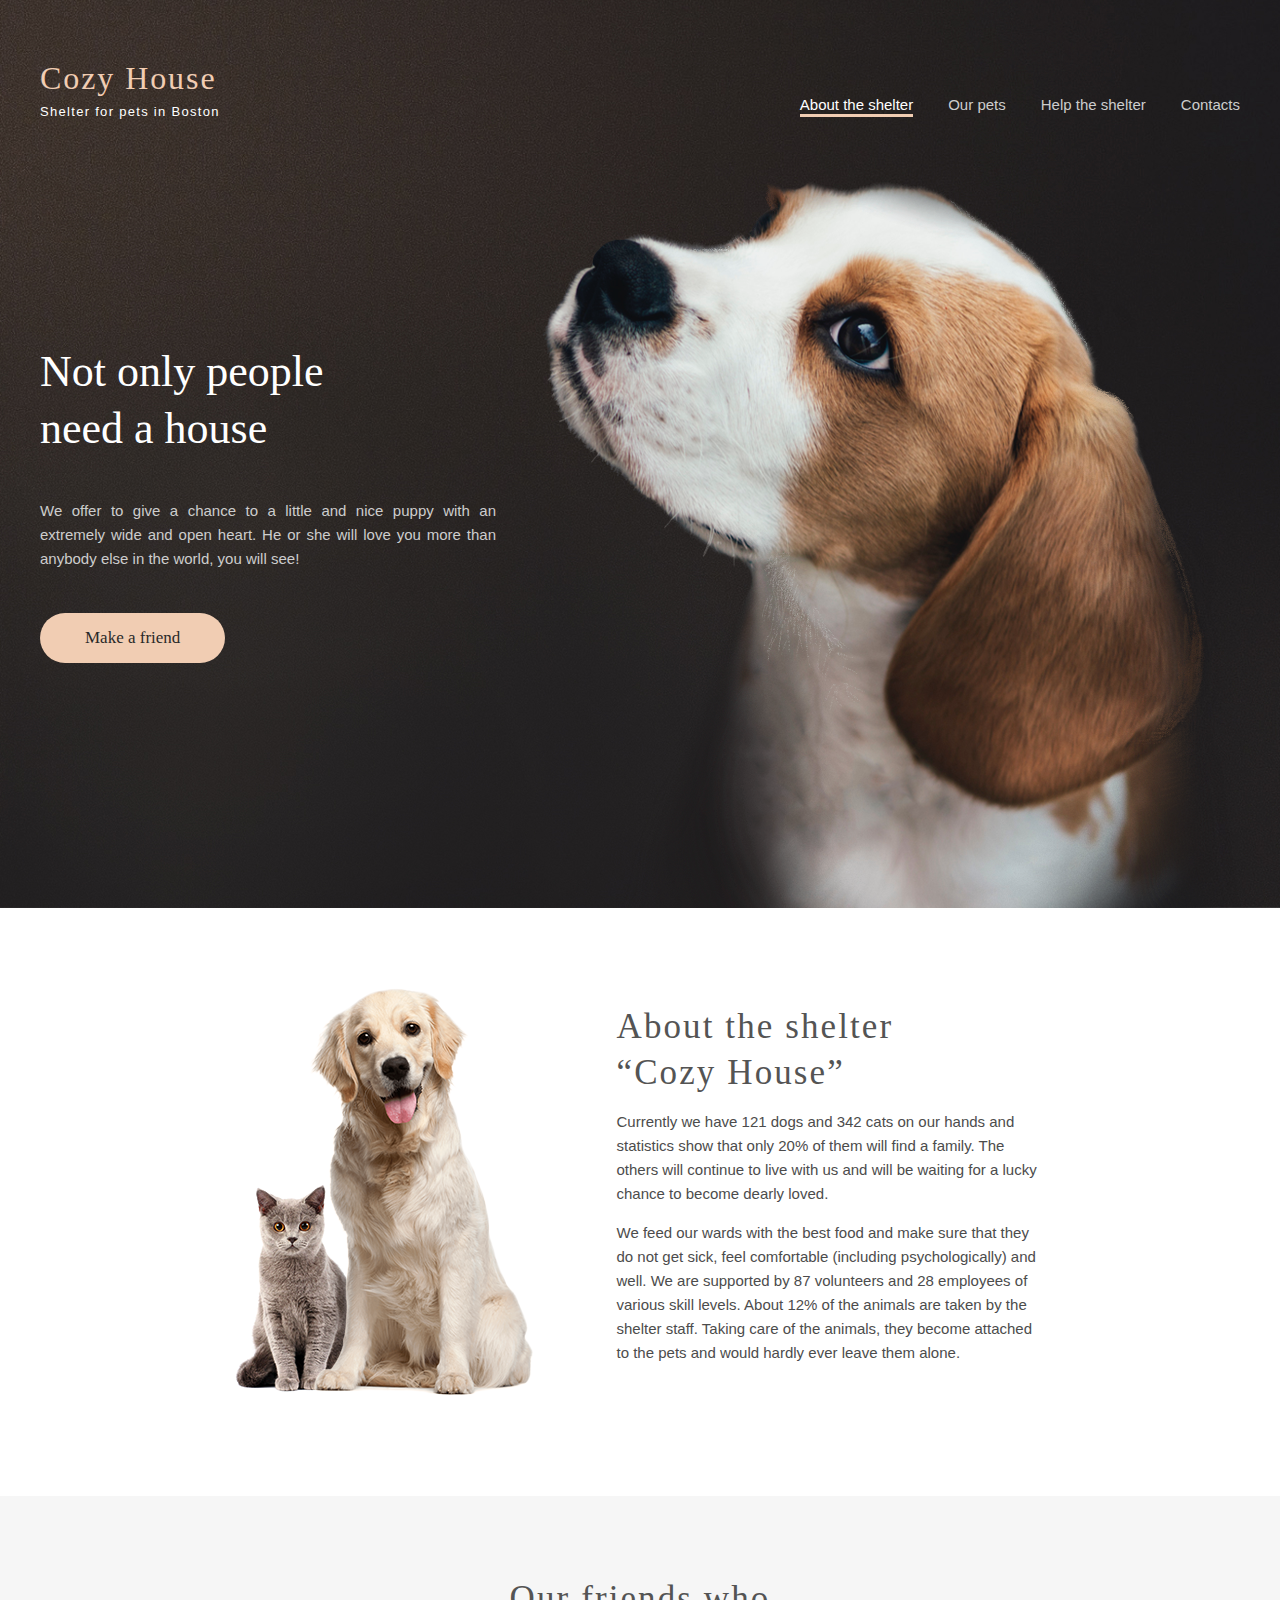
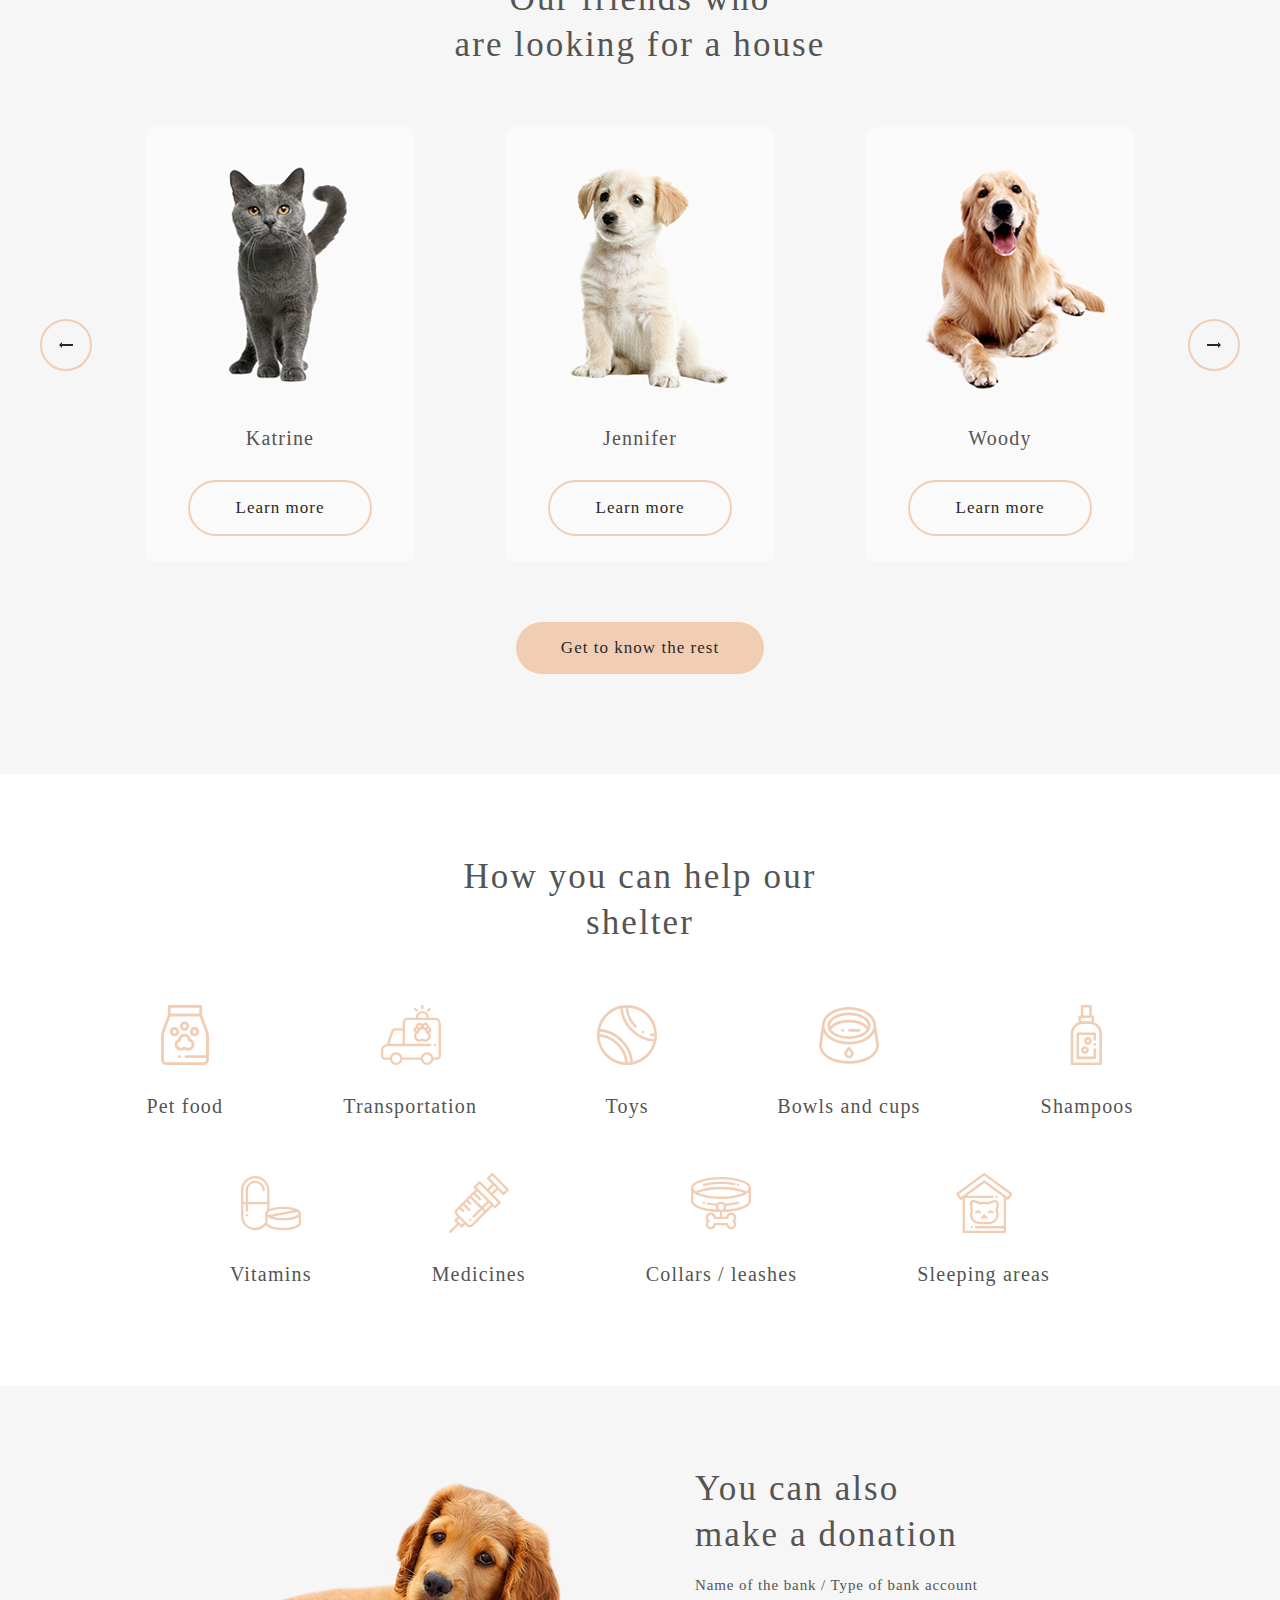
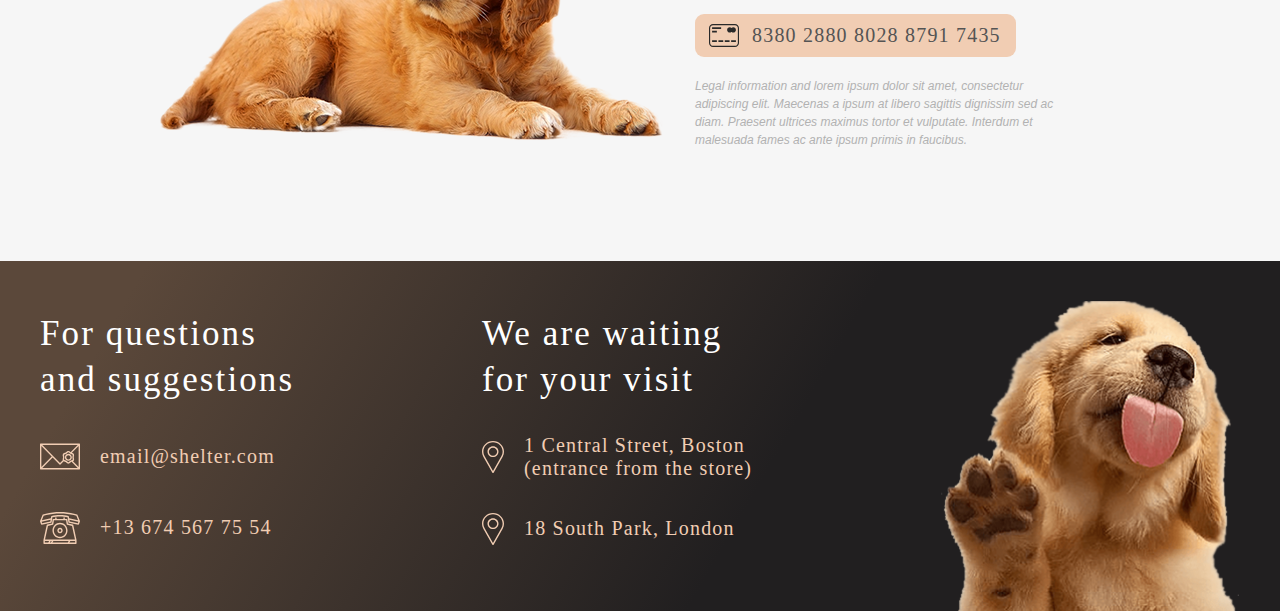
==== commit 4010f3d2: "feat: added some functionality to burger menu" ====
--- a/index.html
+++ b/index.html
@@ -27,6 +27,10 @@
                 </div>
                 <div class="burger-menu"></div>
                 <nav class="navigation">
+                    <div class="hidden-logo">
+                        <span class="cozy-house"><a href='#'>Cozy House</a></span>
+                        <span class="underline">Shelter for pets in Boston</span>
+                    </div>
                     <ul class="nav-list">
                         <li><a class="active" href="">About the shelter</a></li>
                         <li><a href="./ourPets.html">Our pets</a></li>
@@ -135,5 +139,6 @@
                 </div>
             </div>
         </footer>
+        <script src="./scripts/burger_menu.js"></script>
     </body>
 </html>--- a/style/style.css
+++ b/style/style.css
@@ -16,23 +16,31 @@
   margin: 0; 
 }
 
+body.active {
+  overflow-y: hidden;
+}
+
+body.active .shelter-logo {
+  opacity: 0;
+}
+
 @font-face {
   font-family: 'Arial';
-  src: url("../../assets/fonts/arial/arial-regular.ttf") format("truetype");
+  /*src: url("../../assets/fonts/arial/arial-regular.ttf") format("truetype");*/
   font-weight: 400;
   font-style: normal; 
 }
 
 @font-face {
   font-family: 'Arial';
-  src: url("../../assets/fonts/arial/arial-italic.ttf") format("truetype");
+  /*src: url("../../assets/fonts/arial/arial-italic.ttf") format("truetype");*/
   font-weight: 400;
   font-style: italic; 
 }
 
 @font-face {
   font-family: 'Georgia';
-  src: url("../../assets/fonts/georgia/georgia-regular.ttf") format("truetype");
+  /*src: url("../../assets/fonts/georgia/georgia-regular.ttf") format("truetype");*/
   font-weight: 400;
   font-style: normal; 
 }
@@ -51,6 +59,7 @@
 
 .overlay.active {
   position: fixed;
+  z-index: 1;
   width: 100vw;
   height: 100vh;
   background-color: rgba(41, 41, 41, 0.6);
@@ -87,6 +96,10 @@
   font-size: 13px;
   letter-spacing: 0.1em;
   font-weight: 400; 
+}
+
+.hidden-logo {
+  opacity: 0;
 }
 
 .start-screen .header .burger-menu {
@@ -714,17 +727,23 @@
     
   .about-shelter-content > img {
     max-width: 61%;
-    margin: -13px auto 0 auto;
+    margin: 13px auto 0 auto;
   }
     
   .our-friends .wrapper h3 {
-    width: 60%;
+    width: 90%;
   }
 
   /*.help-the-shelter > .wrapper{
     width: 93%;
   }*/
     
+  .help-the-shelter .wrapper .help-icons-list {
+    justify-content: space-between;
+    column-gap: normal;
+    row-gap: 55px;
+}
+
   .help-the-shelter .wrapper h3 {
     width: 51%;
   }
@@ -798,10 +817,41 @@
   .start-screen .header {
     padding-left: 20px;
     height: auto;
-    -webkit-box-align: center;
-    -ms-flex-align: center;
     align-items: center;
   }
+
+  .start-screen .header .navigation .hidden-logo {
+    transition: cubic-bezier(0.42, 0, 0.58, 1.02) 0.5s;
+    opacity: 1;
+    display: block;
+    position: absolute;
+    top: 30px;
+    left:10px
+  }
+
+  .start-screen .header .navigation .hidden-logo .cozy-house {
+    font-family: Georgia, serif;
+    color: #F1CDB3;
+    font-size: 32px;
+    letter-spacing: 0.06em;
+    font-weight:400
+  }
+
+  .start-screen .header .navigation .hidden-logo .cozy-house a {
+    color: inherit;
+  }
+
+  .start-screen .header .navigation .hidden-logo .underline {
+    font-family: Arial, sans-serif;
+    font-size: 13px;
+    letter-spacing: 0.116em;
+    font-weight: 400;
+    display: inline-block;
+    padding-left: 4px;
+    padding-top: 9px;
+    letter-spacing: .1em;
+  } 
+
 
   .start-screen .header .burger-menu {
     display: block;
@@ -810,25 +860,28 @@
     background: url("../assets/img/Burger.png") no-repeat center center;
     margin-right: 53px;
     position: relative;
-    z-index: 3;
+    z-index: 2;
     transition: .5s;
     cursor: pointer;
   }
 
   .start-screen .header .shelter-logo h1 a {
     position: relative;
+    order: 1;
     z-index: 2;
   }
 
   .start-screen .header .shelter-logo span {
     position: relative;
+    order: 2;
     z-index: 2;
   }
 
   .start-screen .header .nav-list {
     flex-direction: column;
     align-items: center;
-    row-gap: 43px;
+    row-gap: 40px;
+    margin-top: 150px;
   }
 
   .start-screen .header .nav-list li {
@@ -853,29 +906,16 @@
     z-index: 1;
   }
 
-  .start-screen .header .navigation {
+
+  .start-screen .header .navigation-active {
+    right: 0;
+  }
+
+  .start-screen .header .burger-menu-active {
     position: fixed;
-    top: 0;
-    right: -110%;
-    width: 320px;
-    height: 100vh;
-    background-color: #292929;
-    display: flex;
-    justify-content: center;
-    align-items: center;
-    transition: .5s;
-    z-index: 1;
-}
-
-  /*.start-screen .header .navigation-active {
-      right: 0;
-  }
-
-  .start-screen .header .burger-menu-active {
-      position: fixed;
-      right: 0px;
-      transform: rotate(90deg);
-  }*/
+    right: 0px;
+    transform: rotate(90deg);
+  }
 
   .start-screen-content-text {
     max-width: 92%;
@@ -903,23 +943,24 @@
   }
 
   .about-shelter {
-    max-width: 100%;
+    width: 89%;
   }
 
   .about-shelter-text>h3 {
     padding: 0;
-    margin-top: -27px;
+    margin-top: -30px;
     font-size: 25px;
     line-height: 130%;
     letter-spacing: 0.06em;
     text-align:center;
-  }
+    width: 100%;
+  }
+
 
   .about-shelter-text {
-    max-width: 100%;
+    max-width: 95%;
     font-size: 15px;
     text-align: justify;
-    
   }
 
   .about-shelter-text p {
@@ -929,13 +970,20 @@
   }
 
   .about-shelter-content>img{
-    max-width: 100%;
-    margin: 0;
-
+    width: 100%;
+    margin-top: -40px;
+    margin-bottom: -60px;
+    max-width: 259px;
+  }
+
+  .our-friends .wrapper .our-friends-individual-card img {
+    margin-bottom: 30px;
+    margin-top: -20px;
   }
 
   .our-friends .wrapper h3{
     font-size: 25px;
+    margin-top: -40px;
   }
 
   .our-friends-slider{
@@ -973,12 +1021,17 @@
     margin-bottom: -19px;
   }
 
-  .our-friends .wrapper .our-friends-get-the-pet{
+  .our-friends .wrapper .our-friends-get-the-pet {
     margin-top: 43px;
+    margin-bottom: 42px;
   }
 
   .help-the-shelter {
     padding: 42px 10px;
+  }
+
+  .help-icons-element:nth-child(9){
+    margin-right: 0;
   }
 
   .help-the-shelter .wrapper h3 {
@@ -988,11 +1041,28 @@
     margin: 0 auto;
   }
 
+
+  .help-icons {
+    max-width: 630px;
+    max-height: 555px;
+    width: calc(290px + 340 * ((100vw - 320px) / (768 - 320)));
+    height: calc(555px - 106 * ((100vw - 320px) / (768 - 320)));
+  }
+
+  .help-icons-element {
+    width: calc(130px + 40 * ((100vw - 320px) / (768 - 320)));
+    height: calc(87px + 26 * ((100vw - 320px) / (768 - 320)));
+    margin: 0px;
+  }
+
+
   .help-the-shelter .wrapper .help-icons-list {
     row-gap: 29px;
     width: 100%;
     padding-top: 42px;
     justify-content: space-between;
+    column-gap: 30px;
+    flex-wrap: wrap;
   }
 
   .help-the-shelter .wrapper .help-icons-element {
@@ -1001,53 +1071,58 @@
     margin: 0 2%;
     font-size: 15px;
     line-height: 16.5px;
-  }
-
-  .help-the-shelter .wrapper .help-icons-list {
-    row-gap: 29px;
-    justify-content: space-between;
+    
   }
 
   .help-the-shelter .wrapper .help-icons .food {
     background-size: 50px;
+    
   }
 
   .help-the-shelter .wrapper .help-icons .transportation {
     background-size: 50px;
+    
   }
 
   .help-the-shelter .wrapper .help-icons .toys {
     background-size: 50px; 
-    width: 44%;
+    
   }
 
   .help-the-shelter .wrapper .help-icons .bowls {
     background-size: 50px;
+    
   }
 
   .help-the-shelter .wrapper .help-icons .shampoos {
     background-size: 50px;
+    
   }
 
   .help-the-shelter .wrapper .help-icons .vitamins {
     background-size: 50px;
+    
   }
 
   .help-the-shelter .wrapper .help-icons .medicine {
     background-size: 50px;
+    
   }
 
   .help-the-shelter .wrapper .help-icons .collar {
     background-size: 50px;
+    
   }
 
   .help-the-shelter .wrapper .help-icons .sleep {
     background-size: 50px;
-    margin-left: -55%;
+    margin-right: 170px;
+    
   }
 
   .help-icons-list>li{
     width: 40%;
+    
   }
 
   .in-addition-content {
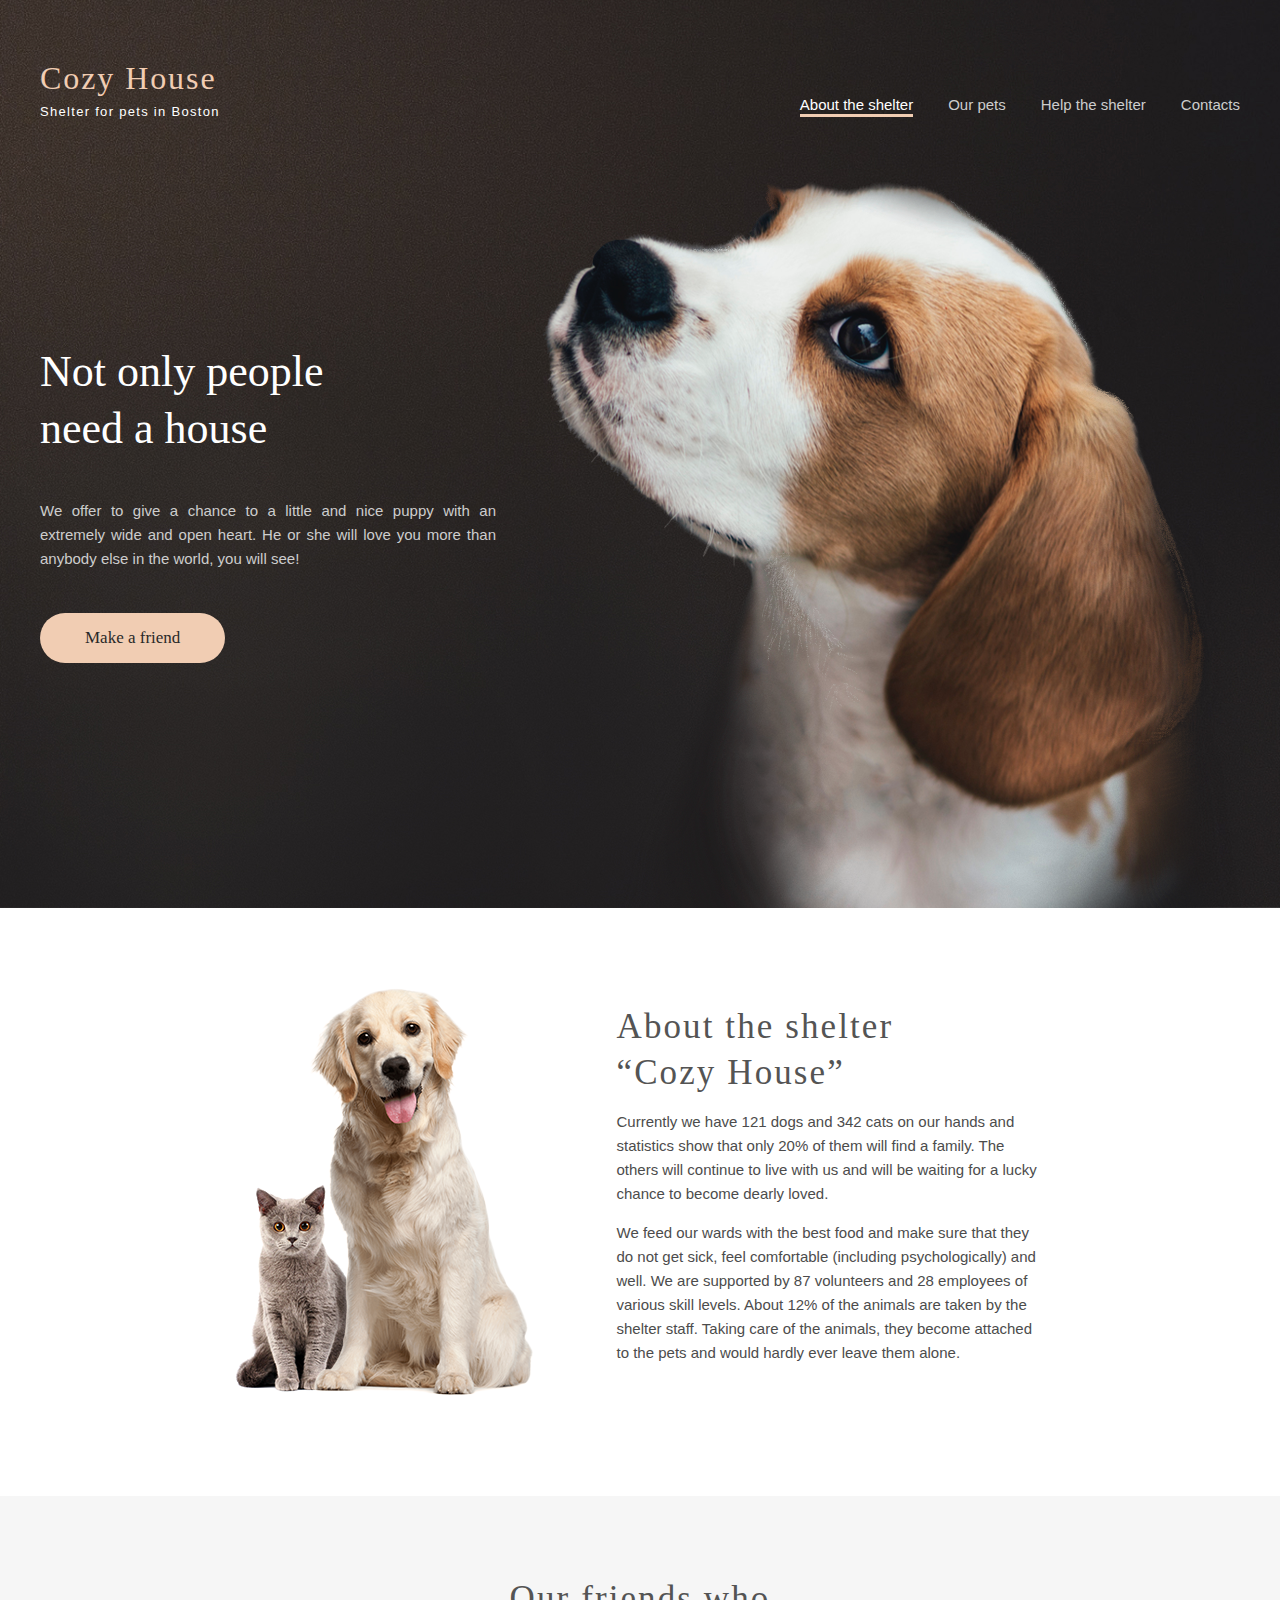
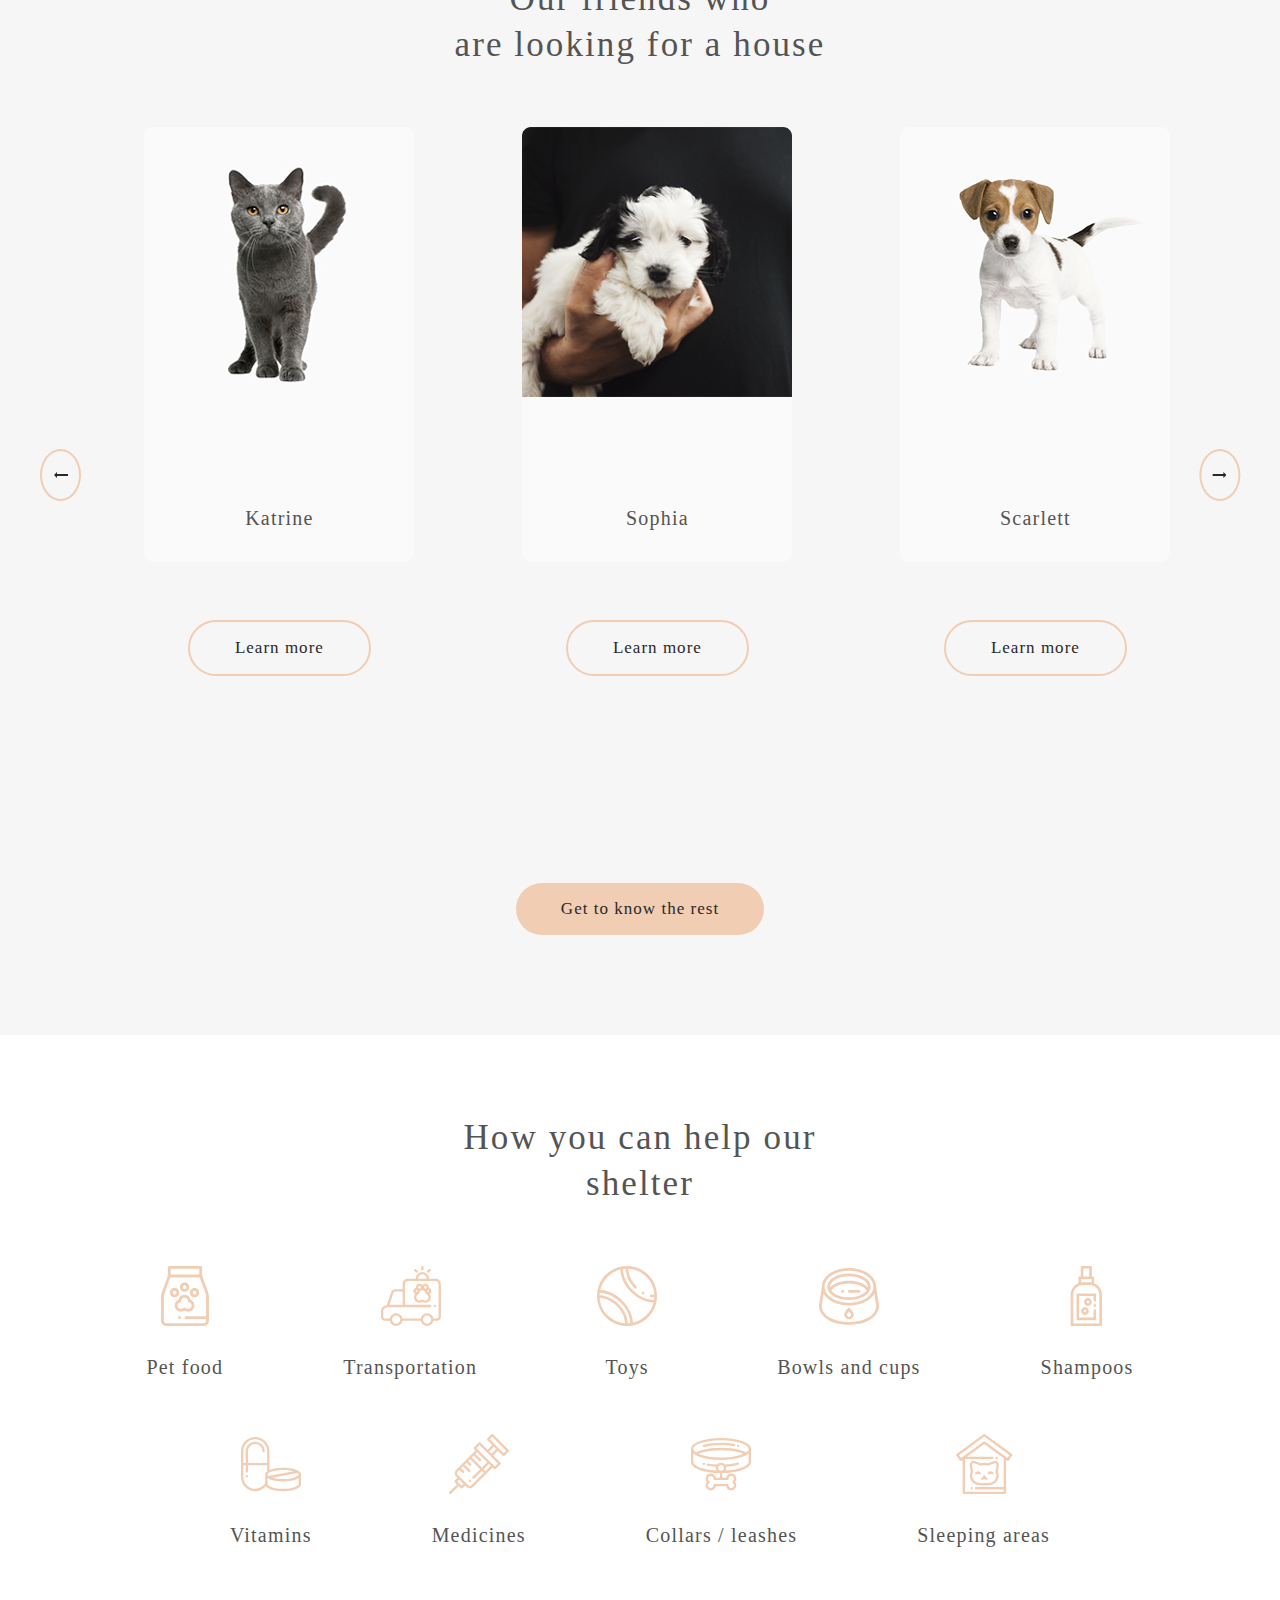
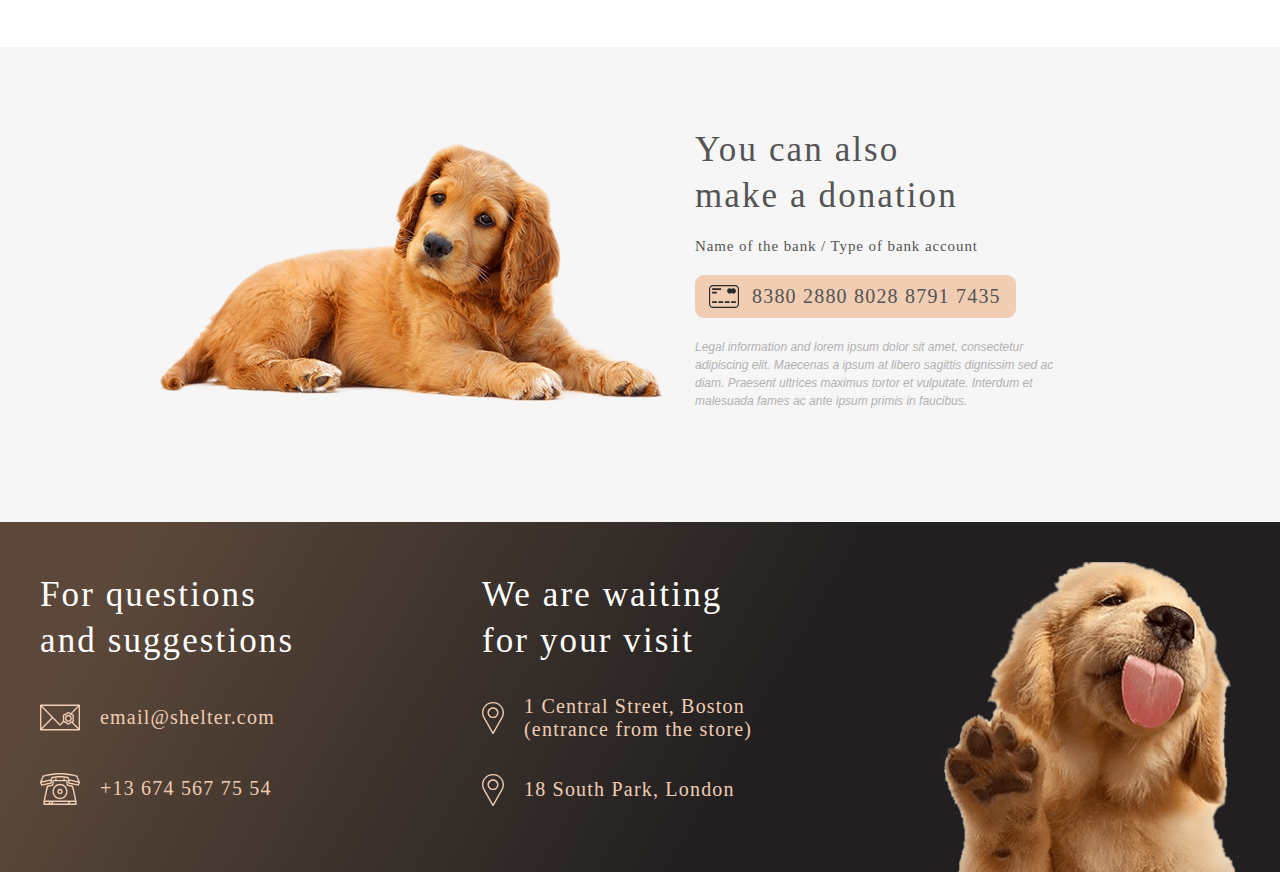
==== commit 55c04437: "feat: slider on main was added" ====
--- a/index.html
+++ b/index.html
@@ -66,7 +66,10 @@
                 <div class="our-friends-slider">
                     <button class="our-friends-slider-button btn-left"><img src="./assets/img/Arrow.svg"></button>
                     <div class="our-friends-cards">
-                        <div class="our-friends-individual-card">
+                        <div class="innerSlider">
+                            
+                        </div>
+                        <!--<div class="our-friends-individual-card">
                             <img src="./assets/img/pets-katrine.png" alt="Katherine the cat">
                             <span class="pet-name">Katrine</span>
                             <button type="button">Learn more</button>
@@ -80,7 +83,7 @@
                             <img src="./assets/img/pets-woody.png" alt="Woody the dog">
                             <span class="pet-name">Woody</span>
                             <button type="button">Learn more</button>
-                        </div>
+                        </div>-->
                     </div>                    
                     <button class="our-friends-slider-button btn-right"><img src="./assets/img/Arrow.svg"></button>
                 </div>
@@ -140,5 +143,6 @@
             </div>
         </footer>
         <script src="./scripts/burger_menu.js"></script>
+        <script src="./scripts/script.js"></script>
     </body>
 </html>--- a/style/style.css
+++ b/style/style.css
@@ -43,6 +43,55 @@
   /*src: url("../../assets/fonts/georgia/georgia-regular.ttf") format("truetype");*/
   font-weight: 400;
   font-style: normal; 
+}
+
+.move-right {
+  animation: move-right 1s ease-in-out;
+}
+
+@keyframes move-right {
+  from {
+    left: -1080px;
+  }
+  to {
+    left: -2160px;
+  }
+}
+
+.move-left {
+  animation: move-left 1s ease-in-out;
+}
+
+@keyframes move-left {
+  from {
+    left: -1080px;
+  }
+  to {
+    left: 0;
+  }
+}
+
+
+
+
+.our-friends .wrapper .our-friends-slider .our-friends-cards .innerSlider {
+  position: absolute;
+  left: -1080px;
+  height: 43.5rem;
+  display: -webkit-box;
+  display: -ms-flexbox;
+  display: flex;
+  width: 207rem;
+  gap: 90px;
+  -webkit-transition: 0.5s all ease-in-out;
+  transition: 0.5s all ease-in-out;
+}
+
+.our-friends .wrapper .our-friends-slider .our-friends-cards {
+  position: relative;
+  width: 99rem;
+  height: 43.5rem;
+  overflow: hidden;
 }
 
 
@@ -59,7 +108,6 @@
 
 .overlay.active {
   position: fixed;
-  z-index: 1;
   width: 100vw;
   height: 100vh;
   background-color: rgba(41, 41, 41, 0.6);
@@ -255,6 +303,37 @@
   justify-content: space-between;
   align-items: center; 
 }
+
+/*.our-friends .wrapper .our-friends-cards-wrapper {
+  display: -webkit-box;
+  display: -ms-flexbox;
+  display: flex;
+  width: 82.5%;
+  -webkit-box-pack: justify;
+  -ms-flex-pack: justify;
+  justify-content: space-between;
+  -webkit-box-align: center;
+  -ms-flex-align: center;
+  align-items: center;
+  position: relative;
+  overflow: hidden;
+  height:435px
+}
+
+@media (max-width: 1279px) {
+  .our-friends .wrapper .our-friends-cards-wrapper {
+      -webkit-box-pack: center;
+      -ms-flex-pack: center;
+      justify-content: center;
+      width:82.5%
+  }
+}
+
+@media (max-width: 1279px) and(max-width: 767px) {
+  .our-friends .wrapper .our-friends-cards-wrapper {
+      width:80%
+  }
+}*/
       
 .our-friends .wrapper .our-friends-cards {
   display: flex;
@@ -629,6 +708,33 @@
 
 
 @media screen and (max-width: 1279px) {
+
+  .move-right-768 {
+    animation: move-right-768 0.7s ease-in-out;
+  }
+
+  @keyframes move-right-768 {
+    from {
+      left: -930px;
+    }
+    to {
+      left: -1860px;
+    }
+  }
+
+  .move-left-768 {
+    animation: move-left-768 0.7s ease-in-out;
+  }
+  
+  @keyframes move-left-768 {
+    from {
+      left: -930px;
+    }
+    to {
+      left: 0;
+    }
+  }
+
   .wrapper {
     width: 90%;
   }
@@ -733,10 +839,6 @@
   .our-friends .wrapper h3 {
     width: 90%;
   }
-
-  /*.help-the-shelter > .wrapper{
-    width: 93%;
-  }*/
     
   .help-the-shelter .wrapper .help-icons-list {
     justify-content: space-between;
@@ -805,6 +907,32 @@
 }
 
 @media screen and (max-width: 767px) {
+  .move-right-320 {
+    animation: move-right-320 0.5s ease-in-out;
+  }
+
+  @keyframes move-right-320 {
+    from {
+      left: -810px;
+    }
+    to {
+      left: -1620px;
+    }
+  }
+
+  .move-left-320 {
+    animation: move-left-320 0.5s ease-in-out;
+  }
+
+  @keyframes move-left-320 {
+    from {
+      left: -810px;
+    }
+    to {
+      left: 0;
+    }
+  }
+
   html {
     max-width: 100vw;
     overflow-x: hidden;
@@ -1000,7 +1128,6 @@
   }
   .our-friends .wrapper .our-friends-cards{
     width: 100%;
-
   }
 
   .our-friends .wrapper .our-friends-individual-card.phone-hidden {
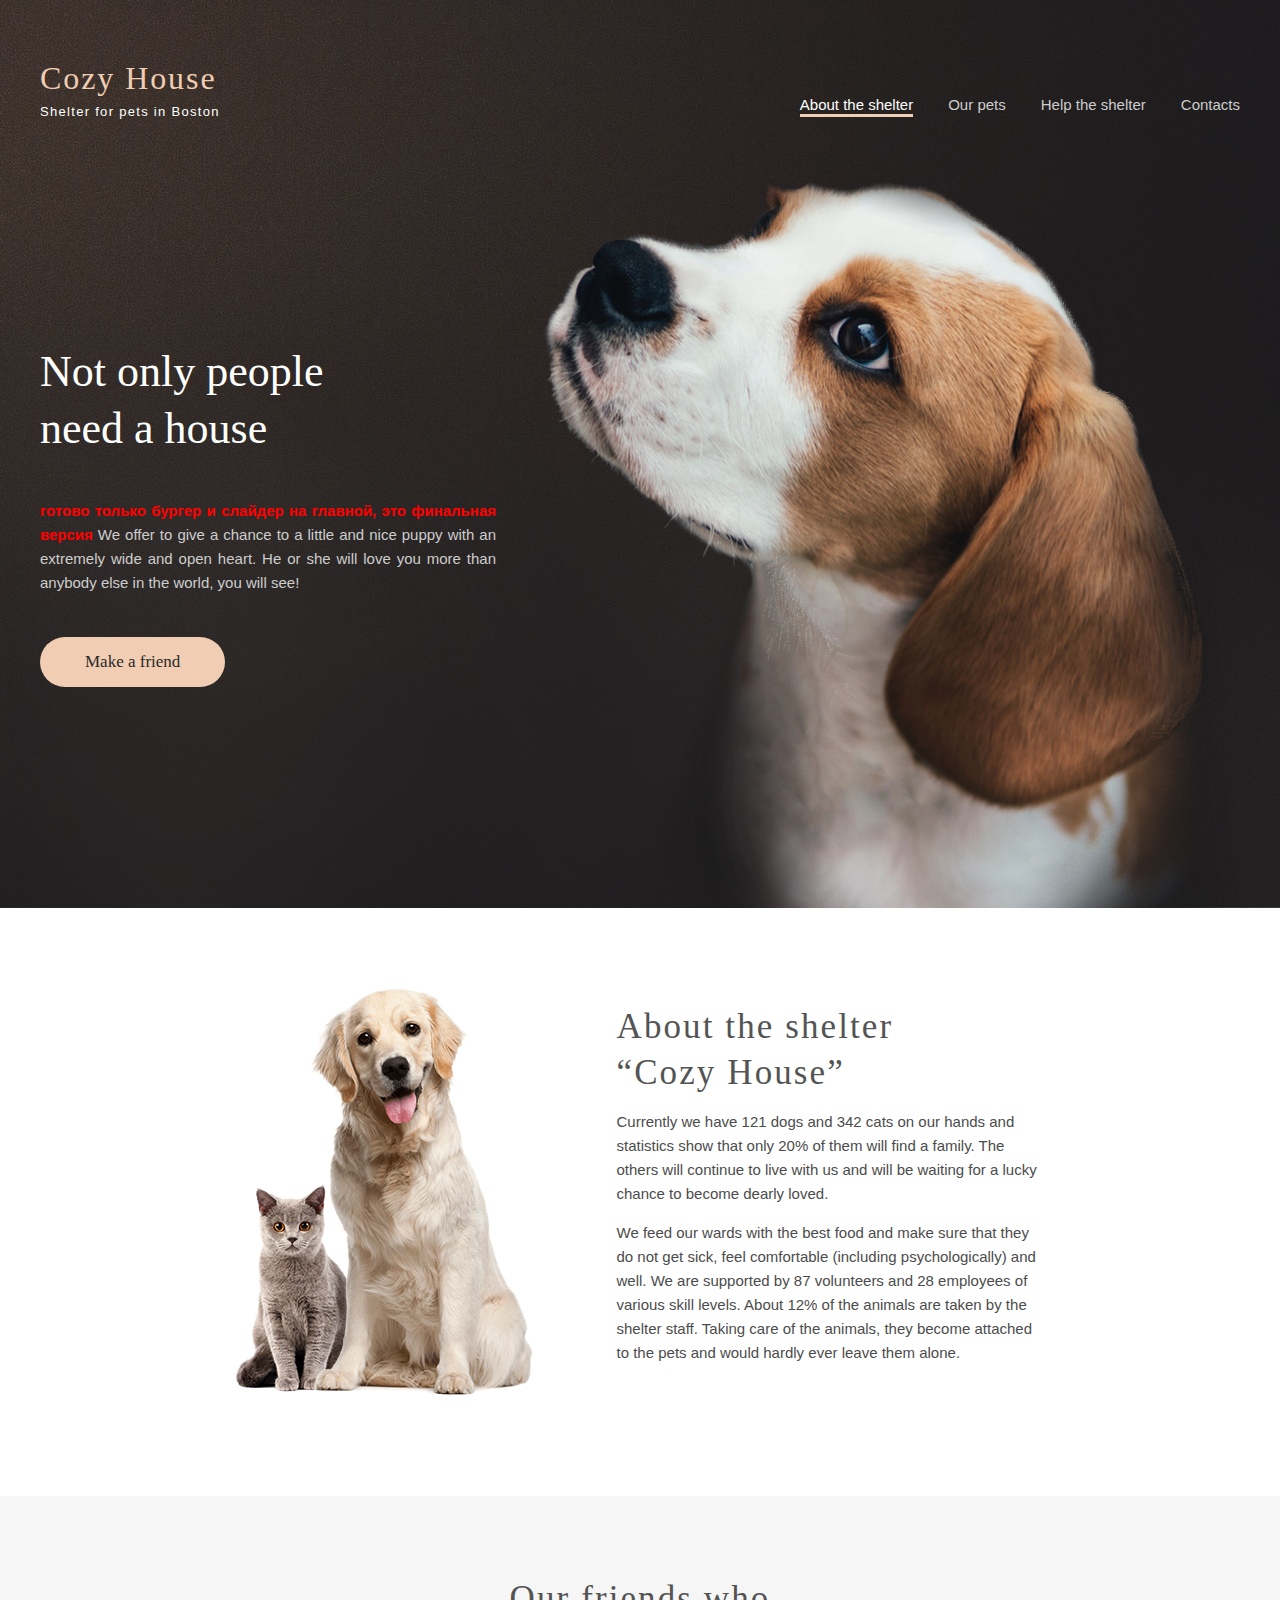
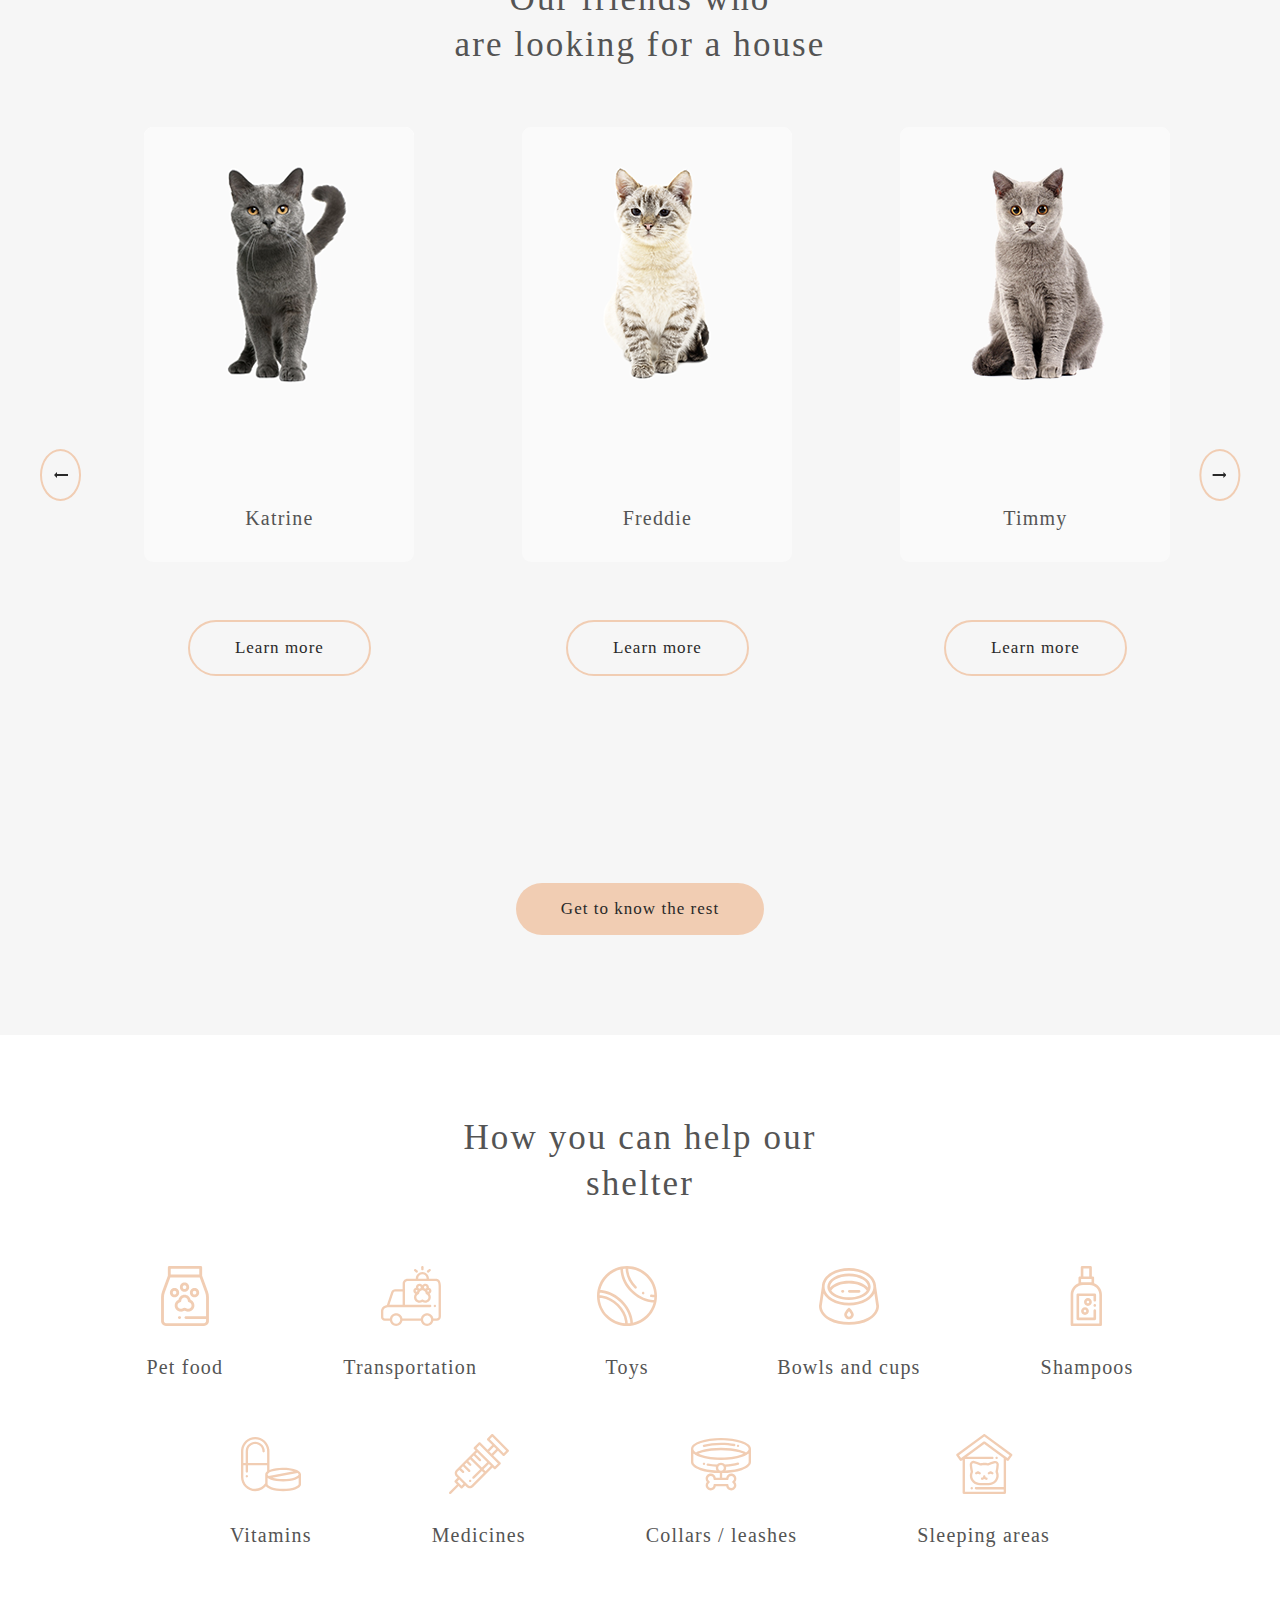
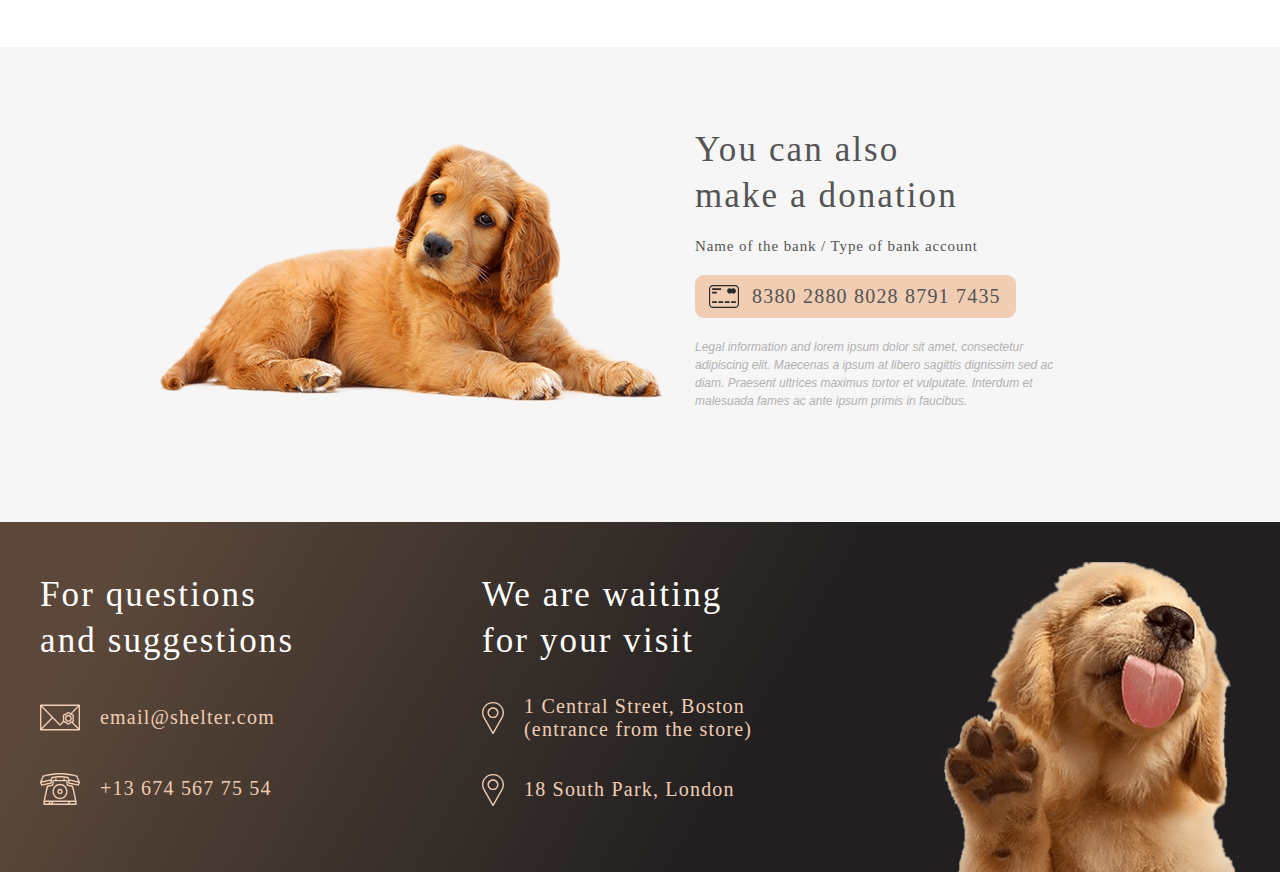
==== commit 128b046e: "fix: some comment" ====
--- a/index.html
+++ b/index.html
@@ -42,7 +42,8 @@
             <div class="start-screen-content wrapper">
                 <div class="start-screen-content-text">
                     <h2>Not only people need a house</h2>
-                    <p>We offer to give a chance to a little and nice puppy with an extremely wide and open heart. He or she will love you more than anybody else in the world, you will see!</p>
+                    <p><b class="red">готово только бургер и слайдер на главной, это финальная версия</b>
+                        We offer to give a chance to a little and nice puppy with an extremely wide and open heart. He or she will love you more than anybody else in the world, you will see!</p>
                     <a href="#our-friends">Make a friend</a>
                 </div>            
                 <img class ="start-logo-puppy" src="./assets/img/start-screen-puppy.png" alt="dog">       
--- a/style/style.css
+++ b/style/style.css
@@ -1,5 +1,9 @@
 * {
   box-sizing: border-box; 
+}
+
+.red {
+  color: red;
 }
 
 ul, ol {
